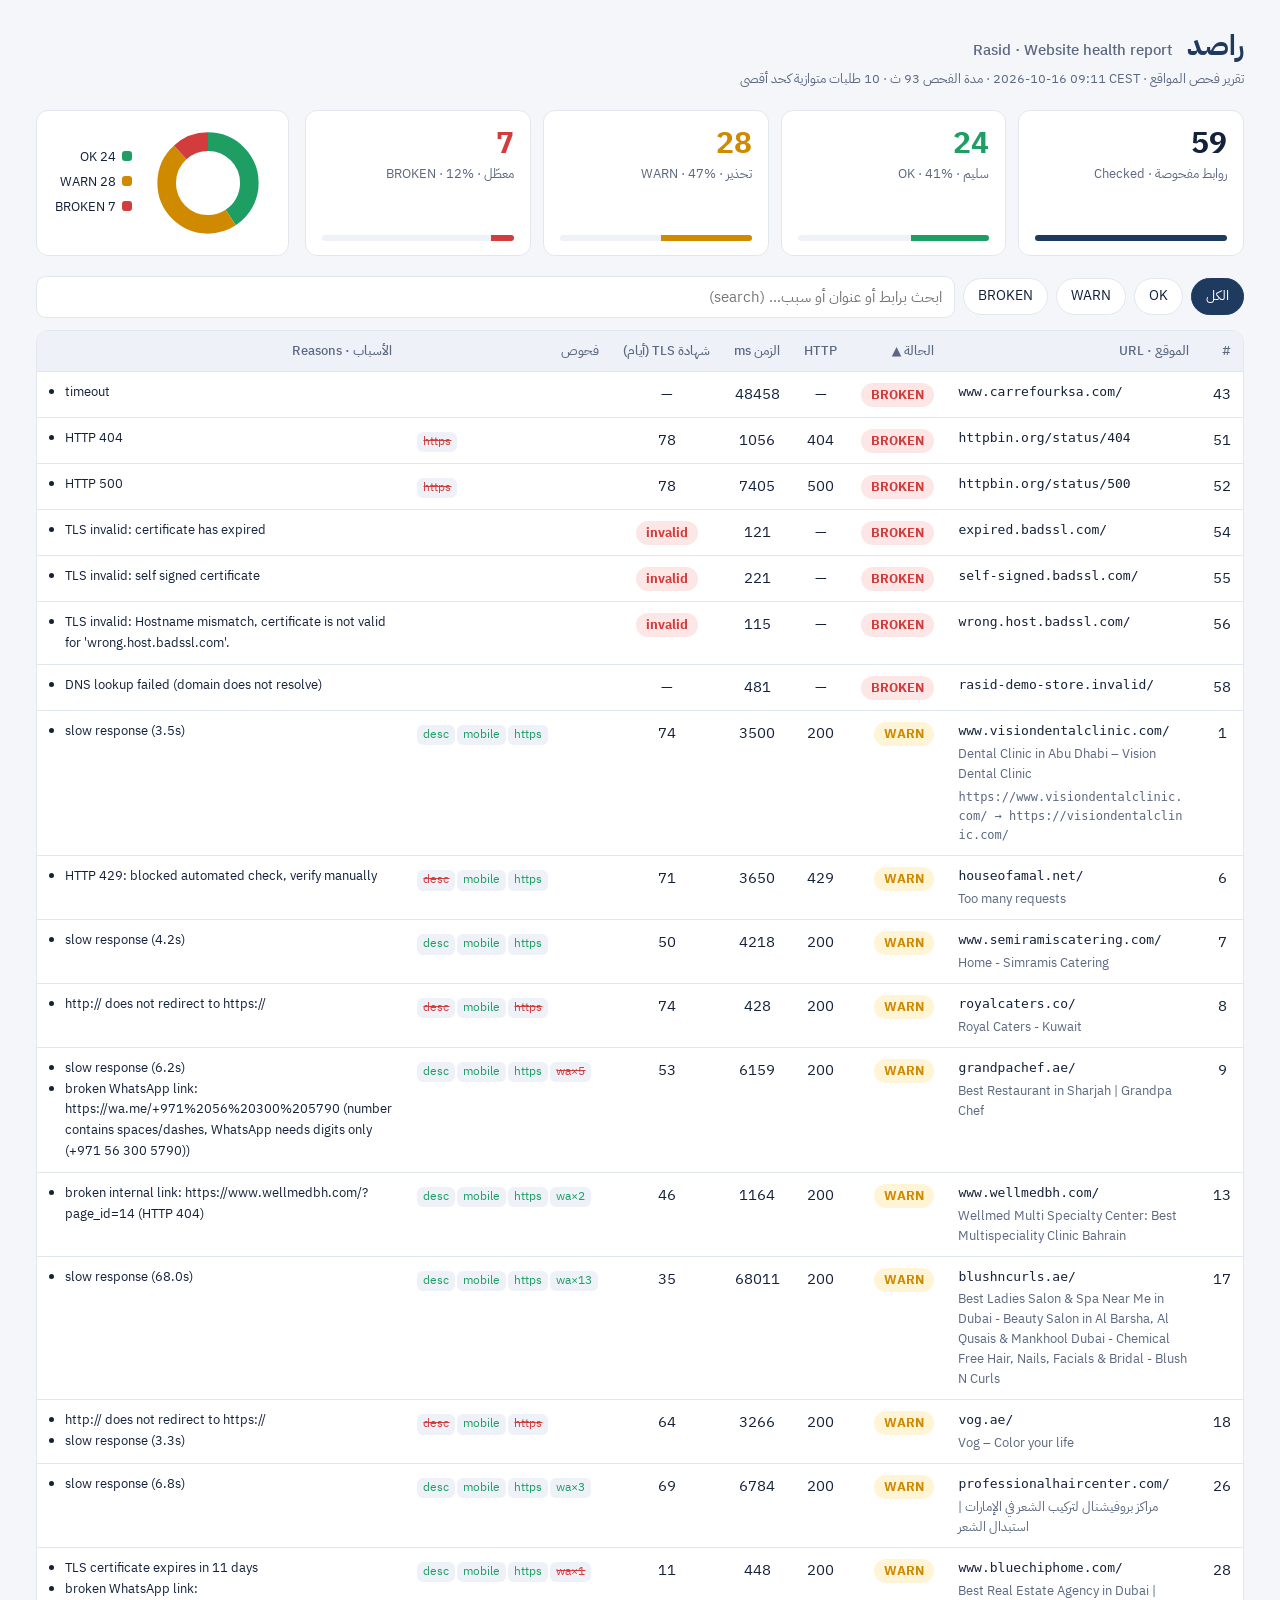
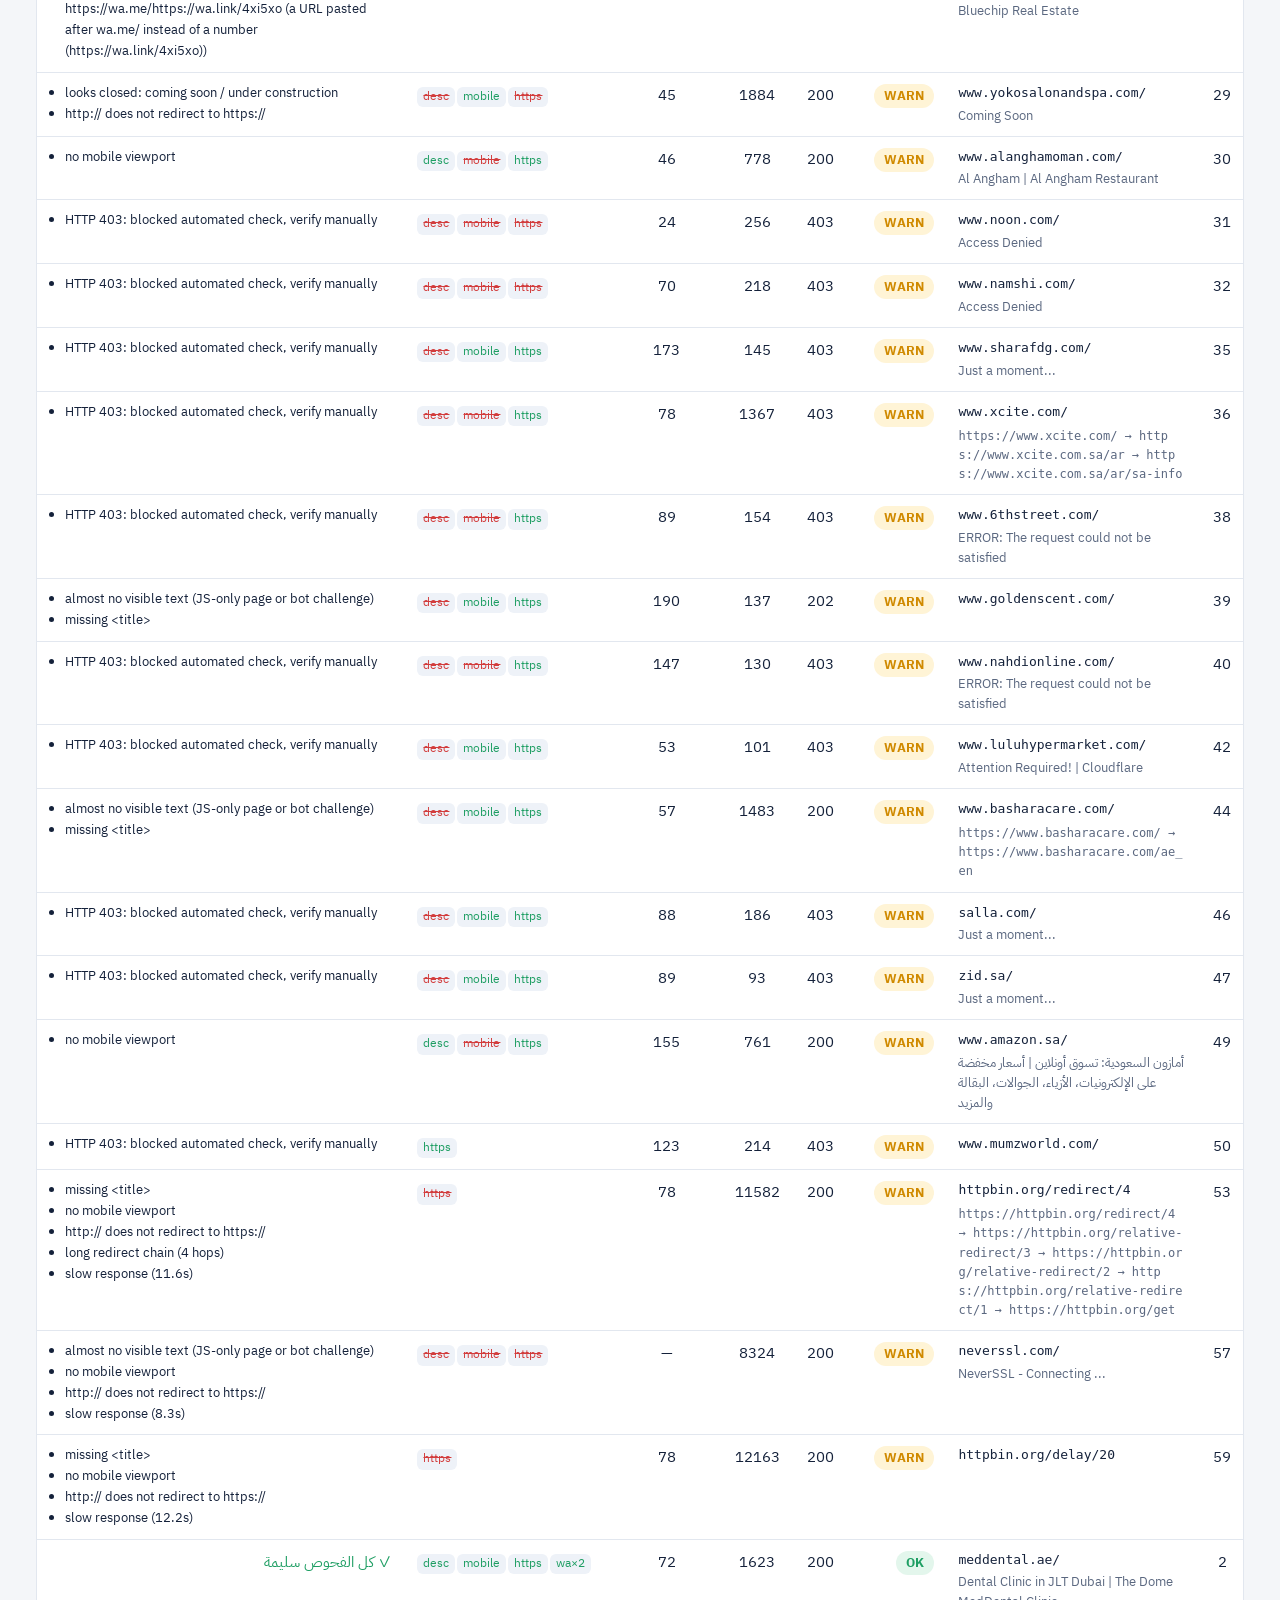
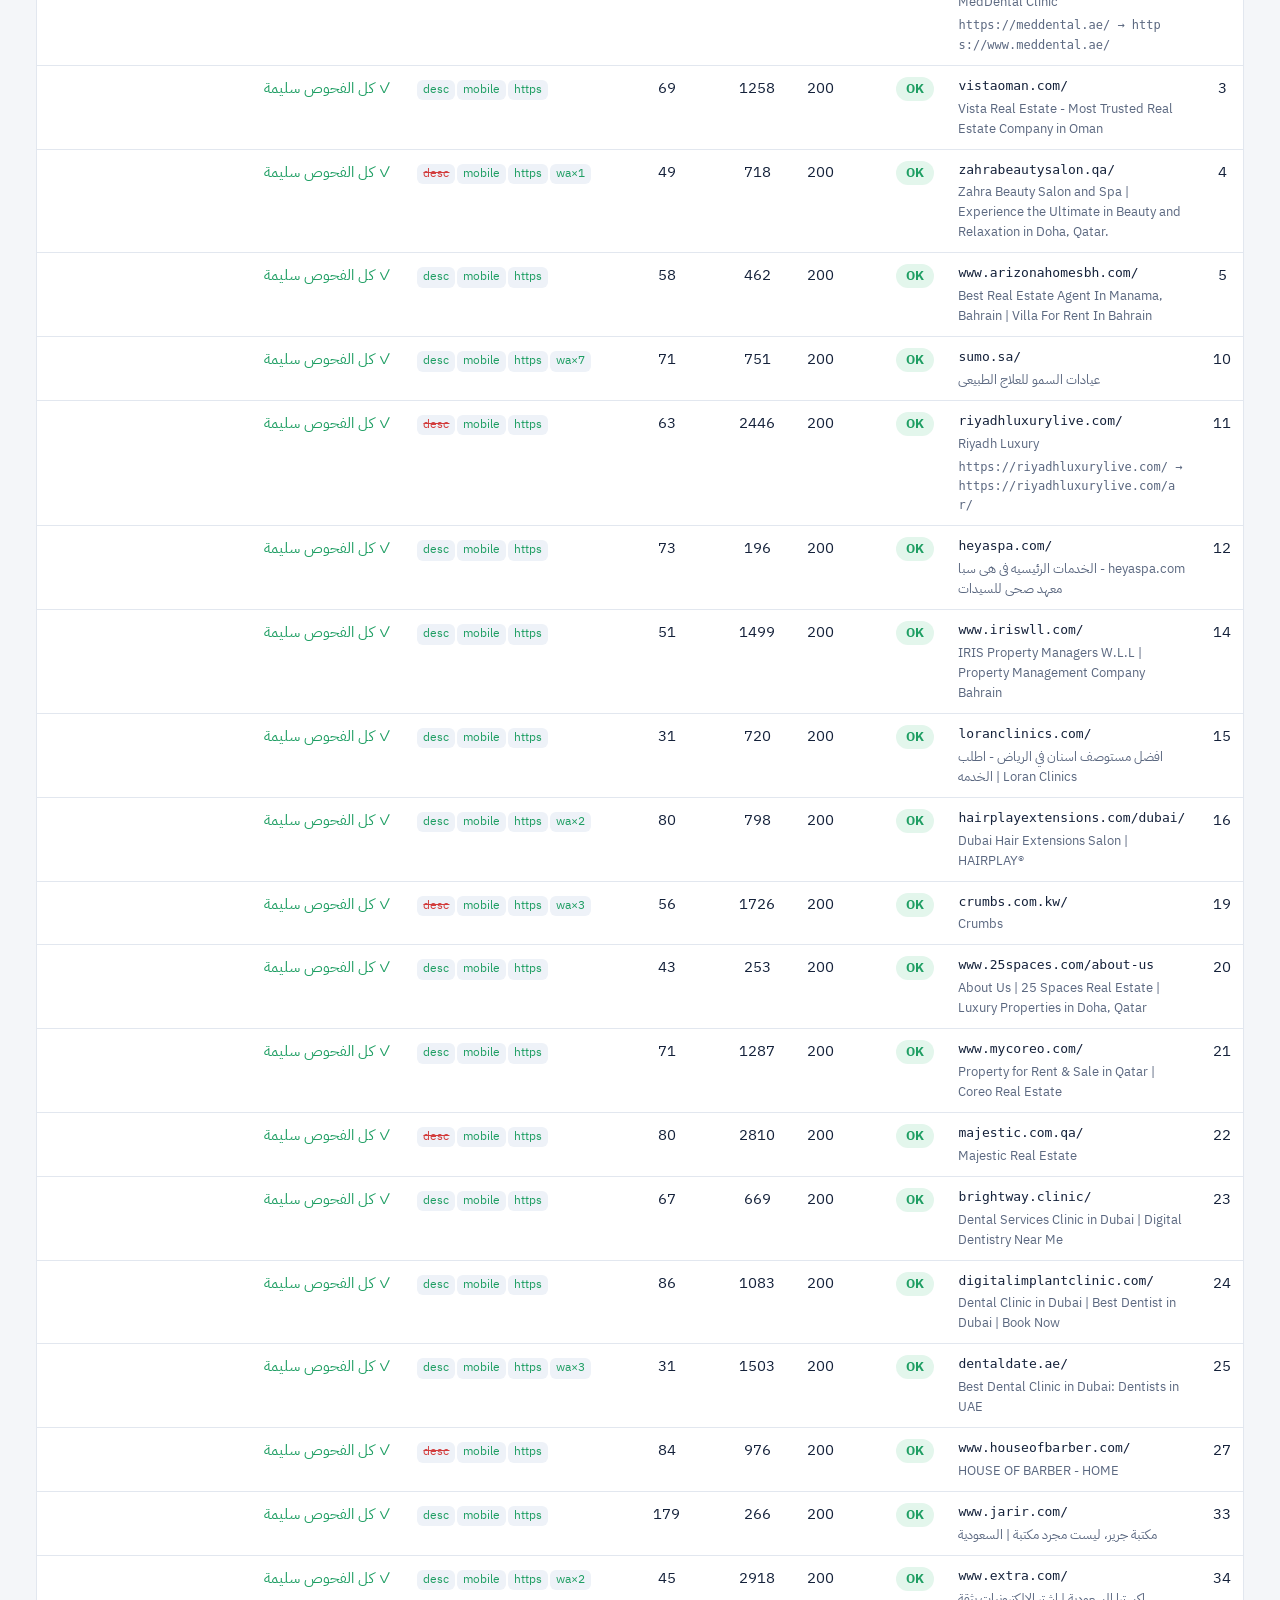
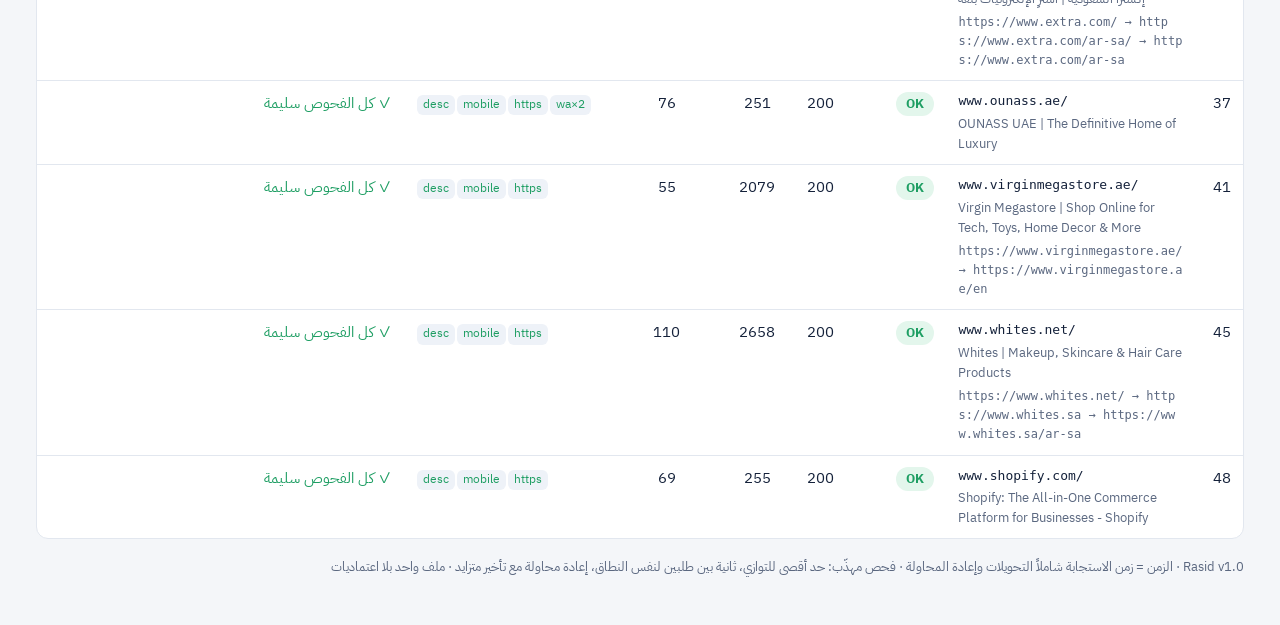
==== demos/rasid-checker/index.html @ eca7caaa "Add Rasid demo: index.html Co-Authored-By: Claude Opus 5.5 <noreply@anthropic.com>" ====
<!doctype html>
<html lang="ar" dir="rtl">
<head>
<meta charset="utf-8">
<meta name="viewport" content="width=device-width, initial-scale=1">
<title>راصد · تقرير فحص المواقع</title>
<link rel="preconnect" href="https://fonts.googleapis.com">
<link href="https://fonts.googleapis.com/css2?family=IBM+Plex+Sans+Arabic:wght@400;500;700&display=swap" rel="stylesheet">
<style>
:root{--sans:"IBM Plex Sans Arabic","Segoe UI",Tahoma,"DejaVu Sans",sans-serif;--bg:#f4f6f9;--panel:#fff;--ink:#14213a;--muted:#5b6880;--line:#e2e7ef;--brand:#1f3a5f;
--ok:#1e9e63;--ok-bg:#e3f6ec;--warn:#d08a00;--warn-bg:#fff4d6;--bad:#d23c3c;--bad-bg:#fde6e6;--chip:#eef2f8}
@media (prefers-color-scheme:dark){:root{--bg:#0f1520;--panel:#172131;--ink:#e6ecf5;--muted:#9aa8bf;--line:#26334a;
--brand:#8fb4e8;--ok:#3fcb8a;--ok-bg:#163428;--warn:#f0b43c;--warn-bg:#3a2e12;--bad:#ff6b6b;--bad-bg:#3d1a1d;--chip:#1f2b3f}}
*{box-sizing:border-box}
body{margin:0;background:var(--bg);color:var(--ink);font:15px/1.6 var(--sans)}
.wrap{max-width:1240px;margin:0 auto;padding:24px 16px 48px}
header{display:flex;flex-wrap:wrap;align-items:flex-end;justify-content:space-between;gap:12px;margin-bottom:20px}
h1{margin:0;font-size:28px;color:var(--brand)}h1 small{font-size:15px;color:var(--muted);font-weight:500;margin-inline-start:8px}
.meta{color:var(--muted);font-size:13px}
.top{display:grid;grid-template-columns:1fr auto;gap:16px;margin-bottom:20px}
.cards{display:grid;grid-template-columns:repeat(4,1fr);gap:12px}
.card{background:var(--panel);border:1px solid var(--line);border-radius:12px;padding:14px 16px;display:flex;flex-direction:column;justify-content:space-between;gap:10px}
.bar{height:6px;border-radius:3px;background:var(--chip);overflow:hidden}.bar i{display:block;height:100%;background:var(--brand)}
.ok .bar i{background:var(--ok)}.warn .bar i{background:var(--warn)}.bad .bar i{background:var(--bad)}
.card b{display:block;font-size:30px;line-height:1.2}.card span{color:var(--muted);font-size:13px}
.card.ok b{color:var(--ok)}.card.warn b{color:var(--warn)}.card.bad b{color:var(--bad)}
.pie{background:var(--panel);border:1px solid var(--line);border-radius:12px;padding:10px 18px;display:flex;align-items:center;gap:14px}
.legend{font-size:13px;display:grid;gap:4px}.legend i{display:inline-block;width:10px;height:10px;border-radius:3px;margin-inline-end:6px}
.controls{display:flex;flex-wrap:wrap;gap:8px;align-items:center;margin-bottom:12px}
.controls button{border:1px solid var(--line);background:var(--panel);color:var(--ink);border-radius:999px;padding:6px 14px;font:inherit;font-size:14px;cursor:pointer}
.controls button[aria-pressed=true]{background:var(--brand);color:var(--panel);border-color:var(--brand)}
.controls input{flex:1;min-width:200px;border:1px solid var(--line);background:var(--panel);color:var(--ink);border-radius:10px;padding:8px 12px;font:inherit}
.tablebox{background:var(--panel);border:1px solid var(--line);border-radius:12px;overflow:hidden}
table{width:100%;border-collapse:collapse}
th,td{padding:10px 12px;text-align:start;border-bottom:1px solid var(--line);vertical-align:top}
th{font-size:12.5px;color:var(--muted);font-weight:500;background:var(--chip);cursor:pointer;white-space:nowrap;user-select:none}
th[aria-sort=ascending]::after{content:" ▲"}th[aria-sort=descending]::after{content:" ▼"}
tr:last-child td{border-bottom:0}
.url{direction:ltr;text-align:left;font-family:ui-monospace,"DejaVu Sans Mono",monospace;font-size:13px;word-break:break-all;max-width:300px}
.url a{color:var(--ink);text-decoration:none}.url a:hover{text-decoration:underline}
.url .t{display:block;direction:auto;font-family:var(--sans);word-break:normal;color:var(--muted);font-size:12.5px;margin-top:2px}
.st{display:inline-block;border-radius:999px;padding:2px 10px;font-size:12.5px;font-weight:700}
.st.OK{background:var(--ok-bg);color:var(--ok)}.st.WARN{background:var(--warn-bg);color:var(--warn)}.st.BROKEN{background:var(--bad-bg);color:var(--bad)}
.num{direction:ltr;text-align:center;font-variant-numeric:tabular-nums;white-space:nowrap}
.flags{white-space:nowrap;direction:ltr}.flags span{display:inline-block;font-size:11.5px;border-radius:6px;padding:1px 6px;margin:1px;background:var(--chip);color:var(--muted)}
.flags span.y{color:var(--ok)}.flags span.n{color:var(--bad);text-decoration:line-through}
.reasons{direction:ltr;text-align:left;font-size:13px;margin:0;padding-left:16px;max-width:420px}
.reasons li{word-break:break-word}.chain{direction:ltr;text-align:left;font-size:12px;color:var(--muted);word-break:break-all;margin-top:4px}
.empty{padding:28px;text-align:center;color:var(--muted)}
footer{margin-top:18px;color:var(--muted);font-size:12.5px}
@media (max-width:820px){.top{grid-template-columns:1fr}.cards{grid-template-columns:repeat(2,1fr)}.pie{justify-content:center}
 thead{display:none}table,tbody,tr,td{display:block;width:100%}
 tr{border-bottom:1px solid var(--line);padding:10px 4px}td{border:0;padding:4px 10px;display:flex;gap:10px}
 td:first-child{display:none}.url,.num,.flags{flex-direction:row-reverse;justify-content:flex-start}
 td::before{text-align:right;content:attr(data-l);color:var(--muted);font-size:12px;min-width:76px;flex:none}
 .url,.reasons{max-width:none}.reasons{flex:1}.num{text-align:start}}
</style>
</head>
<body>
<div class="wrap">
<header>
 <div><h1>راصد <small>Rasid · Website health report</small></h1>
 <div class="meta">تقرير فحص المواقع · <bdi dir="ltr">2026-10-16 09:11 CEST</bdi> · مدة الفحص 93 ث · 10 طلبات متوازية كحد أقصى</div></div>
</header>
<section class="top">
 <div class="cards">
  <div class="card"><div><b>59</b><span>روابط مفحوصة · Checked</span></div><div class="bar"><i style="width:100%"></i></div></div>
  <div class="card ok"><div><b>24</b><span>سليم · OK · 41%</span></div><div class="bar"><i style="width:41%"></i></div></div>
  <div class="card warn"><div><b>28</b><span>تحذير · WARN · 47%</span></div><div class="bar"><i style="width:47%"></i></div></div>
  <div class="card bad"><div><b>7</b><span>معطّل · BROKEN · 12%</span></div><div class="bar"><i style="width:12%"></i></div></div>
 </div>
 <div class="pie"><svg viewBox="0 0 120 120" width="124" height="124" role="img" aria-label="Status split" style="transform:rotate(-90deg)"><circle r="40" cx="60" cy="60" fill="none" stroke="var(--ok)" stroke-width="18" stroke-dasharray="102.23 149.09" stroke-dashoffset="-0.00"><title>OK: 24</title></circle><circle r="40" cx="60" cy="60" fill="none" stroke="var(--warn)" stroke-width="18" stroke-dasharray="119.27 132.05" stroke-dashoffset="-102.23"><title>WARN: 28</title></circle><circle r="40" cx="60" cy="60" fill="none" stroke="var(--bad)" stroke-width="18" stroke-dasharray="29.82 221.51" stroke-dashoffset="-221.51"><title>BROKEN: 7</title></circle></svg>
  <div class="legend"><div><i style="background:var(--ok)"></i>OK 24</div><div><i style="background:var(--warn)"></i>WARN 28</div><div><i style="background:var(--bad)"></i>BROKEN 7</div></div>
 </div>
</section>
<div class="controls" role="toolbar">
 <button data-f="ALL" aria-pressed="true">الكل</button><button data-f="OK" aria-pressed="false">OK</button>
 <button data-f="WARN" aria-pressed="false">WARN</button><button data-f="BROKEN" aria-pressed="false">BROKEN</button>
 <input id="q" type="search" placeholder="ابحث برابط أو عنوان أو سبب… (search)" aria-label="بحث">
</div>
<div class="tablebox"><table>
 <thead><tr>
  <th data-k="i">#</th><th data-k="url">الموقع · URL</th><th data-k="status">الحالة</th><th data-k="http_status">HTTP</th>
  <th data-k="response_ms">الزمن ms</th><th data-k="tls_days">شهادة TLS (أيام)</th><th data-k="flags">فحوص</th><th data-k="nreasons">الأسباب · Reasons</th>
 </tr></thead>
 <tbody id="rows"></tbody>
</table><div class="empty" id="empty" hidden>لا نتائج مطابقة</div></div>
<footer>Rasid v1.0 · الزمن = زمن الاستجابة شاملاً التحويلات وإعادة المحاولة · فحص مهذّب: حد أقصى للتوازي، ثانية بين طلبين لنفس النطاق، إعادة محاولة مع تأخير متزايد · ملف واحد بلا اعتماديات</footer>
</div>
<script id="data" type="application/json">[{"url": "https://www.visiondentalclinic.com/", "checked_at": "2026-10-16T07:09:38+00:00", "response_ms": 3500, "http_status": 200, "final_url": "https://visiondentalclinic.com/", "redirect": {"hops": 1, "https_upgrade": false, "https_downgrade": false, "cross_domain": false, "text": "https://www.visiondentalclinic.com/ → https://visiondentalclinic.com/"}, "tls_valid": true, "tls_days": 74, "tls_expires": "Dec 29 12:26:17 2026 GMT", "https_redirect": true, "title": "Dental Clinic in Abu Dhabi – Vision Dental Clinic", "meta_description": true, "viewport": true, "parked": [], "whatsapp_links": 0, "whatsapp_broken": [], "internal_broken": [], "internal_checked": 5, "status": "WARN", "reasons": ["slow response (3.5s)"]}, {"url": "https://meddental.ae/", "checked_at": "2026-10-16T07:09:38+00:00", "response_ms": 1623, "http_status": 200, "final_url": "https://www.meddental.ae/", "redirect": {"hops": 1, "https_upgrade": false, "https_downgrade": false, "cross_domain": false, "text": "https://meddental.ae/ → https://www.meddental.ae/"}, "tls_valid": true, "tls_days": 72, "tls_expires": "Dec 27 14:15:28 2026 GMT", "https_redirect": true, "title": "Dental Clinic in JLT Dubai | The Dome MedDental Clinic", "meta_description": true, "viewport": true, "parked": [], "whatsapp_links": 2, "whatsapp_broken": [], "internal_broken": [], "internal_checked": 5, "status": "OK", "reasons": []}, {"url": "https://vistaoman.com/", "checked_at": "2026-10-16T07:09:38+00:00", "response_ms": 1258, "http_status": 200, "final_url": "https://vistaoman.com/", "redirect": {"hops": 0, "https_upgrade": false, "https_downgrade": false, "cross_domain": false, "text": ""}, "tls_valid": true, "tls_days": 69, "tls_expires": "Dec 24 17:05:22 2026 GMT", "https_redirect": true, "title": "Vista Real Estate - Most Trusted Real Estate Company in Oman", "meta_description": true, "viewport": true, "parked": [], "whatsapp_links": 0, "whatsapp_broken": [], "internal_broken": [], "internal_checked": 5, "status": "OK", "reasons": []}, {"url": "https://zahrabeautysalon.qa/", "checked_at": "2026-10-16T07:09:38+00:00", "response_ms": 718, "http_status": 200, "final_url": "https://zahrabeautysalon.qa/", "redirect": {"hops": 0, "https_upgrade": false, "https_downgrade": false, "cross_domain": false, "text": ""}, "tls_valid": true, "tls_days": 49, "tls_expires": "Dec  4 18:24:42 2026 GMT", "https_redirect": true, "title": "Zahra Beauty Salon and Spa | Experience the Ultimate in Beauty and Relaxation in Doha, Qatar.", "meta_description": false, "viewport": true, "parked": [], "whatsapp_links": 1, "whatsapp_broken": [], "internal_broken": [], "internal_checked": 5, "status": "OK", "reasons": []}, {"url": "https://www.arizonahomesbh.com/", "checked_at": "2026-10-16T07:09:38+00:00", "response_ms": 462, "http_status": 200, "final_url": "https://www.arizonahomesbh.com/", "redirect": {"hops": 0, "https_upgrade": false, "https_downgrade": false, "cross_domain": false, "text": ""}, "tls_valid": true, "tls_days": 58, "tls_expires": "Dec 14 02:03:03 2026 GMT", "https_redirect": true, "title": "Best Real Estate Agent In Manama, Bahrain | Villa For Rent In Bahrain", "meta_description": true, "viewport": true, "parked": [], "whatsapp_links": 0, "whatsapp_broken": [], "internal_broken": [], "internal_checked": 5, "status": "OK", "reasons": []}, {"url": "https://houseofamal.net/", "checked_at": "2026-10-16T07:09:38+00:00", "response_ms": 3650, "http_status": 429, "final_url": "https://houseofamal.net/", "redirect": {"hops": 0, "https_upgrade": false, "https_downgrade": false, "cross_domain": false, "text": ""}, "tls_valid": true, "tls_days": 71, "tls_expires": "Dec 27 01:27:01 2026 GMT", "https_redirect": true, "title": "Too many requests", "meta_description": false, "viewport": true, "status": "WARN", "reasons": ["HTTP 429: blocked automated check, verify manually"]}, {"url": "https://www.semiramiscatering.com/", "checked_at": "2026-10-16T07:09:38+00:00", "response_ms": 4218, "http_status": 200, "final_url": "https://www.semiramiscatering.com/", "redirect": {"hops": 0, "https_upgrade": false, "https_downgrade": false, "cross_domain": false, "text": ""}, "tls_valid": true, "tls_days": 50, "tls_expires": "Dec  5 19:30:42 2026 GMT", "https_redirect": true, "title": "Home - Simramis Catering", "meta_description": true, "viewport": true, "parked": [], "whatsapp_links": 0, "whatsapp_broken": [], "internal_broken": [], "internal_checked": 5, "status": "WARN", "reasons": ["slow response (4.2s)"]}, {"url": "https://royalcaters.co/", "checked_at": "2026-10-16T07:09:38+00:00", "response_ms": 428, "http_status": 200, "final_url": "https://royalcaters.co/", "redirect": {"hops": 0, "https_upgrade": false, "https_downgrade": false, "cross_domain": false, "text": ""}, "tls_valid": true, "tls_days": 74, "tls_expires": "Dec 29 08:27:25 2026 GMT", "https_redirect": false, "title": "Royal Caters - Kuwait", "meta_description": false, "viewport": true, "parked": [], "whatsapp_links": 0, "whatsapp_broken": [], "internal_broken": [], "internal_checked": 1, "status": "WARN", "reasons": ["http:// does not redirect to https://"]}, {"url": "https://grandpachef.ae/", "checked_at": "2026-10-16T07:09:38+00:00", "response_ms": 6159, "http_status": 200, "final_url": "https://grandpachef.ae/", "redirect": {"hops": 0, "https_upgrade": false, "https_downgrade": false, "cross_domain": false, "text": ""}, "tls_valid": true, "tls_days": 53, "tls_expires": "Dec  9 06:02:14 2026 GMT", "https_redirect": true, "title": "Best Restaurant in Sharjah | Grandpa Chef", "meta_description": true, "viewport": true, "parked": [], "whatsapp_links": 5, "whatsapp_broken": ["https://wa.me/+971%2056%20300%205790 (number contains spaces/dashes, WhatsApp needs digits only (+971 56 300 5790))"], "internal_broken": [], "internal_checked": 5, "status": "WARN", "reasons": ["slow response (6.2s)", "broken WhatsApp link: https://wa.me/+971%2056%20300%205790 (number contains spaces/dashes, WhatsApp needs digits only (+971 56 300 5790))"]}, {"url": "https://sumo.sa/", "checked_at": "2026-10-16T07:09:38+00:00", "response_ms": 751, "http_status": 200, "final_url": "https://sumo.sa/", "redirect": {"hops": 0, "https_upgrade": false, "https_downgrade": false, "cross_domain": false, "text": ""}, "tls_valid": true, "tls_days": 71, "tls_expires": "Dec 26 16:43:10 2026 GMT", "https_redirect": true, "title": "عيادات السمو للعلاج الطبيعى", "meta_description": true, "viewport": true, "parked": [], "whatsapp_links": 7, "whatsapp_broken": [], "internal_broken": [], "internal_checked": 5, "status": "OK", "reasons": []}, {"url": "https://riyadhluxurylive.com/", "checked_at": "2026-10-16T07:09:41+00:00", "response_ms": 2446, "http_status": 200, "final_url": "https://riyadhluxurylive.com/ar/", "redirect": {"hops": 1, "https_upgrade": false, "https_downgrade": false, "cross_domain": false, "text": "https://riyadhluxurylive.com/ → https://riyadhluxurylive.com/ar/"}, "tls_valid": true, "tls_days": 63, "tls_expires": "Dec 18 17:25:25 2026 GMT", "https_redirect": true, "title": "Riyadh Luxury", "meta_description": false, "viewport": true, "parked": [], "whatsapp_links": 0, "whatsapp_broken": [], "internal_broken": [], "internal_checked": 5, "status": "OK", "reasons": []}, {"url": "https://heyaspa.com/", "checked_at": "2026-10-16T07:09:46+00:00", "response_ms": 196, "http_status": 200, "final_url": "https://heyaspa.com/", "redirect": {"hops": 0, "https_upgrade": false, "https_downgrade": false, "cross_domain": false, "text": ""}, "tls_valid": true, "tls_days": 73, "tls_expires": "Dec 29 01:35:45 2026 GMT", "https_redirect": true, "title": "الخدمات الرئيسيه فى هى سبا - heyaspa.com معهد صحى للسيدات", "meta_description": true, "viewport": true, "parked": [], "whatsapp_links": 0, "whatsapp_broken": [], "internal_broken": [], "internal_checked": 5, "status": "OK", "reasons": []}, {"url": "https://www.wellmedbh.com/", "checked_at": "2026-10-16T07:09:46+00:00", "response_ms": 1164, "http_status": 200, "final_url": "https://www.wellmedbh.com/", "redirect": {"hops": 0, "https_upgrade": false, "https_downgrade": false, "cross_domain": false, "text": ""}, "tls_valid": true, "tls_days": 46, "tls_expires": "Dec  1 09:21:27 2026 GMT", "https_redirect": true, "title": "Wellmed Multi Specialty Center: Best Multispeciality Clinic Bahrain", "meta_description": true, "viewport": true, "parked": [], "whatsapp_links": 2, "whatsapp_broken": [], "internal_broken": ["https://www.wellmedbh.com/?page_id=14 (HTTP 404)"], "internal_checked": 5, "status": "WARN", "reasons": ["broken internal link: https://www.wellmedbh.com/?page_id=14 (HTTP 404)"]}, {"url": "https://www.iriswll.com/", "checked_at": "2026-10-16T07:09:46+00:00", "response_ms": 1499, "http_status": 200, "final_url": "https://www.iriswll.com/", "redirect": {"hops": 0, "https_upgrade": false, "https_downgrade": false, "cross_domain": false, "text": ""}, "tls_valid": true, "tls_days": 51, "tls_expires": "Dec  6 22:28:25 2026 GMT", "https_redirect": true, "title": "IRIS Property Managers W.L.L | Property Management Company Bahrain", "meta_description": true, "viewport": true, "parked": [], "whatsapp_links": 0, "whatsapp_broken": [], "internal_broken": [], "internal_checked": 5, "status": "OK", "reasons": []}, {"url": "https://loranclinics.com/", "checked_at": "2026-10-16T07:09:47+00:00", "response_ms": 720, "http_status": 200, "final_url": "https://loranclinics.com/", "redirect": {"hops": 0, "https_upgrade": false, "https_downgrade": false, "cross_domain": false, "text": ""}, "tls_valid": true, "tls_days": 31, "tls_expires": "Nov 16 12:07:45 2026 GMT", "https_redirect": true, "title": "افضل مستوصف اسنان في الرياض - اطلب الخدمه | Loran Clinics", "meta_description": true, "viewport": true, "parked": [], "whatsapp_links": 0, "whatsapp_broken": [], "internal_broken": [], "internal_checked": 4, "status": "OK", "reasons": []}, {"url": "https://hairplayextensions.com/dubai/", "checked_at": "2026-10-16T07:09:47+00:00", "response_ms": 798, "http_status": 200, "final_url": "https://hairplayextensions.com/dubai/", "redirect": {"hops": 0, "https_upgrade": false, "https_downgrade": false, "cross_domain": false, "text": ""}, "tls_valid": true, "tls_days": 80, "tls_expires": "Jan  5 03:26:31 2027 GMT", "https_redirect": true, "title": "Dubai Hair Extensions Salon | HAIRPLAY®", "meta_description": true, "viewport": true, "parked": [], "whatsapp_links": 2, "whatsapp_broken": [], "internal_broken": [], "internal_checked": 5, "status": "OK", "reasons": []}, {"url": "https://blushncurls.ae/", "checked_at": "2026-10-16T07:09:47+00:00", "response_ms": 68011, "http_status": 200, "final_url": "https://blushncurls.ae/", "redirect": {"hops": 0, "https_upgrade": false, "https_downgrade": false, "cross_domain": false, "text": ""}, "tls_valid": true, "tls_days": 35, "tls_expires": "Nov 20 12:54:05 2026 GMT", "https_redirect": true, "title": "Best Ladies Salon & Spa Near Me in Dubai - Beauty Salon in Al Barsha, Al Qusais & Mankhool Dubai - Chemical Free Hair, Nails, Facials & Bridal - Blush N Curls", "meta_description": true, "viewport": true, "parked": [], "whatsapp_links": 13, "whatsapp_broken": [], "internal_broken": [], "internal_checked": 5, "status": "WARN", "reasons": ["slow response (68.0s)"]}, {"url": "https://vog.ae/", "checked_at": "2026-10-16T07:09:51+00:00", "response_ms": 3266, "http_status": 200, "final_url": "https://vog.ae/", "redirect": {"hops": 0, "https_upgrade": false, "https_downgrade": false, "cross_domain": false, "text": ""}, "tls_valid": true, "tls_days": 64, "tls_expires": "Dec 19 18:48:08 2026 GMT", "https_redirect": false, "title": "Vog – Color your life", "meta_description": false, "viewport": true, "parked": [], "whatsapp_links": 0, "whatsapp_broken": [], "internal_broken": [], "internal_checked": 5, "status": "WARN", "reasons": ["http:// does not redirect to https://", "slow response (3.3s)"]}, {"url": "https://crumbs.com.kw/", "checked_at": "2026-10-16T07:09:53+00:00", "response_ms": 1726, "http_status": 200, "final_url": "https://crumbs.com.kw/", "redirect": {"hops": 0, "https_upgrade": false, "https_downgrade": false, "cross_domain": false, "text": ""}, "tls_valid": true, "tls_days": 56, "tls_expires": "Dec 11 20:03:57 2026 GMT", "https_redirect": true, "title": "Crumbs", "meta_description": false, "viewport": true, "parked": [], "whatsapp_links": 3, "whatsapp_broken": [], "internal_broken": [], "internal_checked": 3, "status": "OK", "reasons": []}, {"url": "https://www.25spaces.com/about-us", "checked_at": "2026-10-16T07:09:54+00:00", "response_ms": 253, "http_status": 200, "final_url": "https://www.25spaces.com/about-us", "redirect": {"hops": 0, "https_upgrade": false, "https_downgrade": false, "cross_domain": false, "text": ""}, "tls_valid": true, "tls_days": 43, "tls_expires": "Nov 29 06:33:38 2026 GMT", "https_redirect": true, "title": "About Us | 25 Spaces Real Estate | Luxury Properties in Doha, Qatar", "meta_description": true, "viewport": true, "parked": [], "whatsapp_links": 0, "whatsapp_broken": [], "internal_broken": [], "internal_checked": 5, "status": "OK", "reasons": []}, {"url": "https://www.mycoreo.com/", "checked_at": "2026-10-16T07:09:55+00:00", "response_ms": 1287, "http_status": 200, "final_url": "https://www.mycoreo.com/", "redirect": {"hops": 0, "https_upgrade": false, "https_downgrade": false, "cross_domain": false, "text": ""}, "tls_valid": true, "tls_days": 71, "tls_expires": "Dec 26 08:29:28 2026 GMT", "https_redirect": true, "title": "Property for Rent & Sale in Qatar | Coreo Real Estate", "meta_description": true, "viewport": true, "parked": [], "whatsapp_links": 0, "whatsapp_broken": [], "internal_broken": [], "internal_checked": 5, "status": "OK", "reasons": []}, {"url": "https://majestic.com.qa/", "checked_at": "2026-10-16T07:09:55+00:00", "response_ms": 2810, "http_status": 200, "final_url": "https://majestic.com.qa/", "redirect": {"hops": 0, "https_upgrade": false, "https_downgrade": false, "cross_domain": false, "text": ""}, "tls_valid": true, "tls_days": 80, "tls_expires": "Jan  5 06:38:04 2027 GMT", "https_redirect": true, "title": "Majestic Real Estate", "meta_description": false, "viewport": true, "parked": [], "whatsapp_links": 0, "whatsapp_broken": [], "internal_broken": [], "internal_checked": 5, "status": "OK", "reasons": []}, {"url": "https://brightway.clinic/", "checked_at": "2026-10-16T07:09:55+00:00", "response_ms": 669, "http_status": 200, "final_url": "https://brightway.clinic/", "redirect": {"hops": 0, "https_upgrade": false, "https_downgrade": false, "cross_domain": false, "text": ""}, "tls_valid": true, "tls_days": 67, "tls_expires": "Dec 23 00:34:36 2026 GMT", "https_redirect": true, "title": "Dental Services Clinic in Dubai | Digital Dentistry Near Me", "meta_description": true, "viewport": true, "parked": [], "whatsapp_links": 0, "whatsapp_broken": [], "internal_broken": [], "internal_checked": 5, "status": "OK", "reasons": []}, {"url": "https://digitalimplantclinic.com/", "checked_at": "2026-10-16T07:09:55+00:00", "response_ms": 1083, "http_status": 200, "final_url": "https://digitalimplantclinic.com/", "redirect": {"hops": 0, "https_upgrade": false, "https_downgrade": false, "cross_domain": false, "text": ""}, "tls_valid": true, "tls_days": 86, "tls_expires": "Jan 10 08:49:49 2027 GMT", "https_redirect": true, "title": "Dental Clinic in Dubai | Best Dentist in Dubai | Book Now", "meta_description": true, "viewport": true, "parked": [], "whatsapp_links": 0, "whatsapp_broken": [], "internal_broken": [], "internal_checked": 5, "status": "OK", "reasons": []}, {"url": "https://dentaldate.ae/", "checked_at": "2026-10-16T07:09:57+00:00", "response_ms": 1503, "http_status": 200, "final_url": "https://dentaldate.ae/", "redirect": {"hops": 0, "https_upgrade": false, "https_downgrade": false, "cross_domain": false, "text": ""}, "tls_valid": true, "tls_days": 31, "tls_expires": "Nov 17 01:07:18 2026 GMT", "https_redirect": true, "title": "Best Dental Clinic in Dubai: Dentists in UAE", "meta_description": true, "viewport": true, "parked": [], "whatsapp_links": 3, "whatsapp_broken": [], "internal_broken": [], "internal_checked": 5, "status": "OK", "reasons": []}, {"url": "https://professionalhaircenter.com/", "checked_at": "2026-10-16T07:10:01+00:00", "response_ms": 6784, "http_status": 200, "final_url": "https://professionalhaircenter.com/", "redirect": {"hops": 0, "https_upgrade": false, "https_downgrade": false, "cross_domain": false, "text": ""}, "tls_valid": true, "tls_days": 69, "tls_expires": "Dec 25 00:19:25 2026 GMT", "https_redirect": true, "title": "مراكز بروفيشنال لتركيب الشعر في الإمارات | استبدال الشعر", "meta_description": true, "viewport": true, "parked": [], "whatsapp_links": 3, "whatsapp_broken": [], "internal_broken": [], "internal_checked": 5, "status": "WARN", "reasons": ["slow response (6.8s)"]}, {"url": "https://www.houseofbarber.com/", "checked_at": "2026-10-16T07:10:02+00:00", "response_ms": 976, "http_status": 200, "final_url": "https://www.houseofbarber.com/", "redirect": {"hops": 0, "https_upgrade": false, "https_downgrade": false, "cross_domain": false, "text": ""}, "tls_valid": true, "tls_days": 84, "tls_expires": "Jan  8 19:37:26 2027 GMT", "https_redirect": true, "title": "HOUSE OF BARBER - HOME", "meta_description": false, "viewport": true, "parked": [], "whatsapp_links": 0, "whatsapp_broken": [], "internal_broken": [], "internal_checked": 5, "status": "OK", "reasons": []}, {"url": "https://www.bluechiphome.com/", "checked_at": "2026-10-16T07:10:02+00:00", "response_ms": 448, "http_status": 200, "final_url": "https://www.bluechiphome.com/", "redirect": {"hops": 0, "https_upgrade": false, "https_downgrade": false, "cross_domain": false, "text": ""}, "tls_valid": true, "tls_days": 11, "tls_expires": "Oct 27 22:31:54 2026 GMT", "https_redirect": true, "title": "Best Real Estate Agency in Dubai | Bluechip Real Estate", "meta_description": true, "viewport": true, "parked": [], "whatsapp_links": 1, "whatsapp_broken": ["https://wa.me/https://wa.link/4xi5xo (a URL pasted after wa.me/ instead of a number (https://wa.link/4xi5xo))"], "internal_broken": [], "internal_checked": 5, "status": "WARN", "reasons": ["TLS certificate expires in 11 days", "broken WhatsApp link: https://wa.me/https://wa.link/4xi5xo (a URL pasted after wa.me/ instead of a number (https://wa.link/4xi5xo))"]}, {"url": "https://www.yokosalonandspa.com/", "checked_at": "2026-10-16T07:10:02+00:00", "response_ms": 1884, "http_status": 200, "final_url": "https://www.yokosalonandspa.com/", "redirect": {"hops": 0, "https_upgrade": false, "https_downgrade": false, "cross_domain": false, "text": ""}, "tls_valid": true, "tls_days": 45, "tls_expires": "Nov 30 13:27:25 2026 GMT", "https_redirect": false, "title": "Coming Soon", "meta_description": false, "viewport": true, "parked": ["coming soon / under construction"], "whatsapp_links": 0, "whatsapp_broken": [], "internal_broken": [], "internal_checked": 0, "status": "WARN", "reasons": ["looks closed: coming soon / under construction", "http:// does not redirect to https://"]}, {"url": "https://www.alanghamoman.com/", "checked_at": "2026-10-16T07:10:03+00:00", "response_ms": 778, "http_status": 200, "final_url": "https://www.alanghamoman.com/", "redirect": {"hops": 0, "https_upgrade": false, "https_downgrade": false, "cross_domain": false, "text": ""}, "tls_valid": true, "tls_days": 46, "tls_expires": "Dec  1 22:00:14 2026 GMT", "https_redirect": true, "title": "Al Angham | Al Angham Restaurant", "meta_description": true, "viewport": false, "parked": [], "whatsapp_links": 0, "whatsapp_broken": [], "internal_broken": [], "internal_checked": 5, "status": "WARN", "reasons": ["no mobile viewport"]}, {"url": "https://www.noon.com/", "checked_at": "2026-10-16T07:10:04+00:00", "response_ms": 256, "http_status": 403, "final_url": "https://www.noon.com/", "redirect": {"hops": 0, "https_upgrade": false, "https_downgrade": false, "cross_domain": false, "text": ""}, "tls_valid": true, "tls_days": 24, "tls_expires": "Nov  9 23:59:59 2026 GMT", "https_redirect": false, "title": "Access Denied", "meta_description": false, "viewport": false, "status": "WARN", "reasons": ["HTTP 403: blocked automated check, verify manually"]}, {"url": "https://www.namshi.com/", "checked_at": "2026-10-16T07:10:04+00:00", "response_ms": 218, "http_status": 403, "final_url": "https://www.namshi.com/", "redirect": {"hops": 0, "https_upgrade": false, "https_downgrade": false, "cross_domain": false, "text": ""}, "tls_valid": true, "tls_days": 70, "tls_expires": "Dec 25 23:59:59 2026 GMT", "https_redirect": false, "title": "Access Denied", "meta_description": false, "viewport": false, "status": "WARN", "reasons": ["HTTP 403: blocked automated check, verify manually"]}, {"url": "https://www.jarir.com/", "checked_at": "2026-10-16T07:10:05+00:00", "response_ms": 266, "http_status": 200, "final_url": "https://www.jarir.com/", "redirect": {"hops": 0, "https_upgrade": false, "https_downgrade": false, "cross_domain": false, "text": ""}, "tls_valid": true, "tls_days": 179, "tls_expires": "Apr 13 23:59:59 2027 GMT", "https_redirect": true, "title": "مكتبة جرير، ليست مجرد مكتبة | السعودية", "meta_description": true, "viewport": true, "parked": [], "whatsapp_links": 0, "whatsapp_broken": [], "internal_broken": [], "internal_checked": 5, "status": "OK", "reasons": []}, {"url": "https://www.extra.com/", "checked_at": "2026-10-16T07:10:05+00:00", "response_ms": 2918, "http_status": 200, "final_url": "https://www.extra.com/ar-sa", "redirect": {"hops": 2, "https_upgrade": false, "https_downgrade": false, "cross_domain": false, "text": "https://www.extra.com/ → https://www.extra.com/ar-sa/ → https://www.extra.com/ar-sa"}, "tls_valid": true, "tls_days": 45, "tls_expires": "Dec  1 05:28:08 2026 GMT", "https_redirect": true, "title": "إكسترا السعودية | اشترِ الإلكترونيات بثقة", "meta_description": true, "viewport": true, "parked": [], "whatsapp_links": 2, "whatsapp_broken": [], "internal_broken": [], "internal_checked": 5, "status": "OK", "reasons": []}, {"url": "https://www.sharafdg.com/", "checked_at": "2026-10-16T07:10:05+00:00", "response_ms": 145, "http_status": 403, "final_url": "https://www.sharafdg.com/", "redirect": {"hops": 0, "https_upgrade": false, "https_downgrade": false, "cross_domain": false, "text": ""}, "tls_valid": true, "tls_days": 173, "tls_expires": "Apr  7 15:28:07 2027 GMT", "https_redirect": true, "title": "Just a moment...", "meta_description": false, "viewport": true, "status": "WARN", "reasons": ["HTTP 403: blocked automated check, verify manually"]}, {"url": "https://www.xcite.com/", "checked_at": "2026-10-16T07:10:06+00:00", "response_ms": 1367, "http_status": 403, "final_url": "https://www.xcite.com.sa/ar/sa-info", "redirect": {"hops": 2, "https_upgrade": false, "https_downgrade": false, "cross_domain": true, "text": "https://www.xcite.com/ → https://www.xcite.com.sa/ar → https://www.xcite.com.sa/ar/sa-info"}, "tls_valid": true, "tls_days": 78, "tls_expires": "Jan  2 13:56:04 2027 GMT", "https_redirect": true, "title": "", "meta_description": false, "viewport": false, "status": "WARN", "reasons": ["HTTP 403: blocked automated check, verify manually"]}, {"url": "https://www.ounass.ae/", "checked_at": "2026-10-16T07:10:08+00:00", "response_ms": 251, "http_status": 200, "final_url": "https://www.ounass.ae/", "redirect": {"hops": 0, "https_upgrade": false, "https_downgrade": false, "cross_domain": false, "text": ""}, "tls_valid": true, "tls_days": 76, "tls_expires": "Dec 31 11:43:57 2026 GMT", "https_redirect": true, "title": "OUNASS UAE | The Definitive Home of Luxury", "meta_description": true, "viewport": true, "parked": [], "whatsapp_links": 2, "whatsapp_broken": [], "internal_broken": [], "internal_checked": 5, "status": "OK", "reasons": []}, {"url": "https://www.6thstreet.com/", "checked_at": "2026-10-16T07:10:10+00:00", "response_ms": 154, "http_status": 403, "final_url": "https://www.6thstreet.com/", "redirect": {"hops": 0, "https_upgrade": false, "https_downgrade": false, "cross_domain": false, "text": ""}, "tls_valid": true, "tls_days": 89, "tls_expires": "Jan 13 23:59:59 2027 GMT", "https_redirect": true, "title": "ERROR: The request could not be satisfied", "meta_description": false, "viewport": false, "status": "WARN", "reasons": ["HTTP 403: blocked automated check, verify manually"]}, {"url": "https://www.goldenscent.com/", "checked_at": "2026-10-16T07:10:10+00:00", "response_ms": 137, "http_status": 202, "final_url": "https://www.goldenscent.com/", "redirect": {"hops": 0, "https_upgrade": false, "https_downgrade": false, "cross_domain": false, "text": ""}, "tls_valid": true, "tls_days": 190, "tls_expires": "Apr 24 23:59:59 2027 GMT", "https_redirect": true, "title": "", "meta_description": false, "viewport": true, "parked": ["almost no visible text (JS-only page or bot challenge)"], "whatsapp_links": 0, "whatsapp_broken": [], "internal_broken": [], "internal_checked": 0, "status": "WARN", "reasons": ["almost no visible text (JS-only page or bot challenge)", "missing <title>"]}, {"url": "https://www.nahdionline.com/", "checked_at": "2026-10-16T07:10:10+00:00", "response_ms": 130, "http_status": 403, "final_url": "https://www.nahdionline.com/", "redirect": {"hops": 0, "https_upgrade": false, "https_downgrade": false, "cross_domain": false, "text": ""}, "tls_valid": true, "tls_days": 147, "tls_expires": "Mar 12 23:59:59 2027 GMT", "https_redirect": true, "title": "ERROR: The request could not be satisfied", "meta_description": false, "viewport": false, "status": "WARN", "reasons": ["HTTP 403: blocked automated check, verify manually"]}, {"url": "https://www.virginmegastore.ae/", "checked_at": "2026-10-16T07:10:10+00:00", "response_ms": 2079, "http_status": 200, "final_url": "https://www.virginmegastore.ae/en", "redirect": {"hops": 1, "https_upgrade": false, "https_downgrade": false, "cross_domain": false, "text": "https://www.virginmegastore.ae/ → https://www.virginmegastore.ae/en"}, "tls_valid": true, "tls_days": 55, "tls_expires": "Dec 10 09:57:44 2026 GMT", "https_redirect": true, "title": "Virgin Megastore | Shop Online for Tech, Toys, Home Decor & More", "meta_description": true, "viewport": true, "parked": [], "whatsapp_links": 0, "whatsapp_broken": [], "internal_broken": [], "internal_checked": 5, "status": "OK", "reasons": []}, {"url": "https://www.luluhypermarket.com/", "checked_at": "2026-10-16T07:10:11+00:00", "response_ms": 101, "http_status": 403, "final_url": "https://www.luluhypermarket.com/", "redirect": {"hops": 0, "https_upgrade": false, "https_downgrade": false, "cross_domain": false, "text": ""}, "tls_valid": true, "tls_days": 53, "tls_expires": "Dec  8 23:59:59 2026 GMT", "https_redirect": true, "title": "Attention Required! | Cloudflare", "meta_description": false, "viewport": true, "status": "WARN", "reasons": ["HTTP 403: blocked automated check, verify manually"]}, {"url": "https://www.carrefourksa.com/", "checked_at": "2026-10-16T07:10:12+00:00", "response_ms": 48458, "error": "timeout", "status": "BROKEN", "reasons": ["timeout"]}, {"url": "https://www.basharacare.com/", "checked_at": "2026-10-16T07:10:12+00:00", "response_ms": 1483, "http_status": 200, "final_url": "https://www.basharacare.com/ae_en", "redirect": {"hops": 1, "https_upgrade": false, "https_downgrade": false, "cross_domain": false, "text": "https://www.basharacare.com/ → https://www.basharacare.com/ae_en"}, "tls_valid": true, "tls_days": 57, "tls_expires": "Dec 12 08:44:55 2026 GMT", "https_redirect": true, "title": "", "meta_description": false, "viewport": true, "parked": ["almost no visible text (JS-only page or bot challenge)"], "whatsapp_links": 0, "whatsapp_broken": [], "internal_broken": [], "internal_checked": 0, "status": "WARN", "reasons": ["almost no visible text (JS-only page or bot challenge)", "missing <title>"]}, {"url": "https://www.whites.net/", "checked_at": "2026-10-16T07:10:12+00:00", "response_ms": 2658, "http_status": 200, "final_url": "https://www.whites.sa/ar-sa", "redirect": {"hops": 2, "https_upgrade": false, "https_downgrade": false, "cross_domain": true, "text": "https://www.whites.net/ → https://www.whites.sa → https://www.whites.sa/ar-sa"}, "tls_valid": true, "tls_days": 110, "tls_expires": "Feb  3 23:59:59 2027 GMT", "https_redirect": true, "title": "Whites | Makeup, Skincare & Hair Care Products", "meta_description": true, "viewport": true, "parked": [], "whatsapp_links": 0, "whatsapp_broken": [], "internal_broken": [], "internal_checked": 5, "status": "OK", "reasons": []}, {"url": "https://salla.com/", "checked_at": "2026-10-16T07:10:12+00:00", "response_ms": 186, "http_status": 403, "final_url": "https://salla.com/", "redirect": {"hops": 0, "https_upgrade": false, "https_downgrade": false, "cross_domain": false, "text": ""}, "tls_valid": true, "tls_days": 88, "tls_expires": "Jan 12 13:27:53 2027 GMT", "https_redirect": true, "title": "Just a moment...", "meta_description": false, "viewport": true, "status": "WARN", "reasons": ["HTTP 403: blocked automated check, verify manually"]}, {"url": "https://zid.sa/", "checked_at": "2026-10-16T07:10:13+00:00", "response_ms": 93, "http_status": 403, "final_url": "https://zid.sa/", "redirect": {"hops": 0, "https_upgrade": false, "https_downgrade": false, "cross_domain": false, "text": ""}, "tls_valid": true, "tls_days": 89, "tls_expires": "Jan 13 12:13:06 2027 GMT", "https_redirect": true, "title": "Just a moment...", "meta_description": false, "viewport": true, "status": "WARN", "reasons": ["HTTP 403: blocked automated check, verify manually"]}, {"url": "https://www.shopify.com/", "checked_at": "2026-10-16T07:10:15+00:00", "response_ms": 255, "http_status": 200, "final_url": "https://www.shopify.com/", "redirect": {"hops": 0, "https_upgrade": false, "https_downgrade": false, "cross_domain": false, "text": ""}, "tls_valid": true, "tls_days": 69, "tls_expires": "Dec 24 19:46:16 2026 GMT", "https_redirect": true, "title": "Shopify: The All-in-One Commerce Platform for Businesses - Shopify", "meta_description": true, "viewport": true, "parked": [], "whatsapp_links": 0, "whatsapp_broken": [], "internal_broken": [], "internal_checked": 5, "status": "OK", "reasons": []}, {"url": "https://www.amazon.sa/", "checked_at": "2026-10-16T07:10:15+00:00", "response_ms": 761, "http_status": 200, "final_url": "https://www.amazon.sa/", "redirect": {"hops": 0, "https_upgrade": false, "https_downgrade": false, "cross_domain": false, "text": ""}, "tls_valid": true, "tls_days": 155, "tls_expires": "Mar 20 23:59:59 2027 GMT", "https_redirect": true, "title": "أمازون السعودية: تسوق أونلاين | أسعار مخفضة على الإلكترونيات، الأزياء، الجوالات، البقالة والمزيد", "meta_description": true, "viewport": false, "parked": [], "whatsapp_links": 0, "whatsapp_broken": [], "internal_broken": [], "internal_checked": 5, "status": "WARN", "reasons": ["no mobile viewport"]}, {"url": "https://www.mumzworld.com/", "checked_at": "2026-10-16T07:10:16+00:00", "response_ms": 214, "http_status": 403, "final_url": "https://www.mumzworld.com/", "redirect": {"hops": 0, "https_upgrade": false, "https_downgrade": false, "cross_domain": false, "text": ""}, "tls_valid": true, "tls_days": 123, "tls_expires": "Feb 16 23:59:59 2027 GMT", "https_redirect": true, "status": "WARN", "reasons": ["HTTP 403: blocked automated check, verify manually"]}, {"url": "https://httpbin.org/status/404", "checked_at": "2026-10-16T07:10:17+00:00", "response_ms": 1056, "http_status": 404, "final_url": "https://httpbin.org/status/404", "redirect": {"hops": 0, "https_upgrade": false, "https_downgrade": false, "cross_domain": false, "text": ""}, "tls_valid": true, "tls_days": 78, "tls_expires": "Jan  2 23:59:59 2027 GMT", "https_redirect": false, "status": "BROKEN", "reasons": ["HTTP 404"]}, {"url": "https://httpbin.org/status/500", "checked_at": "2026-10-16T07:10:19+00:00", "response_ms": 7405, "http_status": 500, "final_url": "https://httpbin.org/status/500", "redirect": {"hops": 0, "https_upgrade": false, "https_downgrade": false, "cross_domain": false, "text": ""}, "tls_valid": true, "tls_days": 78, "tls_expires": "Jan  2 23:59:59 2027 GMT", "https_redirect": false, "status": "BROKEN", "reasons": ["HTTP 500"]}, {"url": "https://httpbin.org/redirect/4", "checked_at": "2026-10-16T07:10:20+00:00", "response_ms": 11582, "http_status": 200, "final_url": "https://httpbin.org/get", "redirect": {"hops": 4, "https_upgrade": false, "https_downgrade": false, "cross_domain": false, "text": "https://httpbin.org/redirect/4 → https://httpbin.org/relative-redirect/3 → https://httpbin.org/relative-redirect/2 → https://httpbin.org/relative-redirect/1 → https://httpbin.org/get"}, "tls_valid": true, "tls_days": 78, "tls_expires": "Jan  2 23:59:59 2027 GMT", "https_redirect": false, "status": "WARN", "reasons": ["missing <title>", "no mobile viewport", "http:// does not redirect to https://", "long redirect chain (4 hops)", "slow response (11.6s)"]}, {"url": "https://expired.badssl.com/", "checked_at": "2026-10-16T07:10:20+00:00", "response_ms": 121, "error": null, "tls_valid": false, "tls_error": "certificate has expired", "status": "BROKEN", "reasons": ["TLS invalid: certificate has expired"]}, {"url": "https://self-signed.badssl.com/", "checked_at": "2026-10-16T07:10:20+00:00", "response_ms": 221, "error": null, "tls_valid": false, "tls_error": "self signed certificate", "status": "BROKEN", "reasons": ["TLS invalid: self signed certificate"]}, {"url": "https://wrong.host.badssl.com/", "checked_at": "2026-10-16T07:10:20+00:00", "response_ms": 115, "error": null, "tls_valid": false, "tls_error": "Hostname mismatch, certificate is not valid for 'wrong.host.badssl.com'.", "status": "BROKEN", "reasons": ["TLS invalid: Hostname mismatch, certificate is not valid for 'wrong.host.badssl.com'."]}, {"url": "http://neverssl.com/", "checked_at": "2026-10-16T07:10:21+00:00", "response_ms": 8324, "http_status": 200, "final_url": "http://neverssl.com/", "redirect": {"hops": 0, "https_upgrade": false, "https_downgrade": false, "cross_domain": false, "text": ""}, "https_redirect": false, "title": "NeverSSL - Connecting ...", "meta_description": false, "viewport": false, "parked": ["almost no visible text (JS-only page or bot challenge)"], "whatsapp_links": 0, "whatsapp_broken": [], "internal_broken": [], "internal_checked": 0, "status": "WARN", "reasons": ["almost no visible text (JS-only page or bot challenge)", "no mobile viewport", "http:// does not redirect to https://", "slow response (8.3s)"]}, {"url": "https://rasid-demo-store.invalid/", "checked_at": "2026-10-16T07:10:21+00:00", "response_ms": 481, "error": "DNS lookup failed (domain does not resolve)", "status": "BROKEN", "reasons": ["DNS lookup failed (domain does not resolve)"]}, {"url": "https://httpbin.org/delay/20", "checked_at": "2026-10-16T07:10:21+00:00", "response_ms": 12163, "http_status": 200, "final_url": "https://httpbin.org/delay/20", "redirect": {"hops": 0, "https_upgrade": false, "https_downgrade": false, "cross_domain": false, "text": ""}, "tls_valid": true, "tls_days": 78, "tls_expires": "Jan  2 23:59:59 2027 GMT", "https_redirect": false, "status": "WARN", "reasons": ["missing <title>", "no mobile viewport", "http:// does not redirect to https://", "slow response (12.2s)"]}]</script>
<script>
const D=JSON.parse(document.getElementById('data').textContent).map((r,i)=>({...r,i:i+1,nreasons:r.reasons.length,flags:[r.meta_description,r.viewport,r.https_redirect].filter(Boolean).length}));
const rank={BROKEN:0,WARN:1,OK:2};let filt='ALL',key='status',dir=1;
const esc=s=>String(s??'').replace(/[&<>"]/g,c=>({'&':'&amp;','<':'&lt;','>':'&gt;','"':'&quot;'}[c]));
const flag=(v,l)=>v==null?'':`<span class="${v?'y':'n'}">${l}</span>`;
function row(r){const c=r.redirect&&r.redirect.text;const tls=r.tls_valid===false?'<span class="st BROKEN">invalid</span>':(r.tls_days??'—');
return `<tr><td class="num" data-l="#">${r.i}</td><td class="url" data-l="URL"><div><a href="${esc(r.url)}" target="_blank" rel="noopener">${esc(r.url.replace(/^https?:\/\//,''))}</a>${r.title?`<span class="t">${esc(r.title)}</span>`:''}${c?`<div class="chain">${esc(c)}</div>`:''}</div></td>
<td data-l="الحالة"><span class="st ${r.status}">${r.status}</span></td><td class="num" data-l="HTTP">${r.http_status??'—'}</td>
<td class="num" data-l="الزمن">${r.response_ms??'—'}</td><td class="num" data-l="TLS">${tls}</td>
<td class="flags" data-l="فحوص">${flag(r.meta_description,'desc')}${flag(r.viewport,'mobile')}${flag(r.https_redirect,'https')}${r.whatsapp_links?`<span class="${r.whatsapp_broken&&r.whatsapp_broken.length?'n':'y'}">wa×${r.whatsapp_links}</span>`:''}</td>
<td data-l="الأسباب">${r.reasons.length?`<ul class="reasons">${r.reasons.map(x=>`<li>${esc(x)}</li>`).join('')}</ul>`:'<span style="color:var(--ok)">✓ كل الفحوص سليمة</span>'}</td></tr>`}
function render(){const q=document.getElementById('q').value.trim().toLowerCase();
const v=D.filter(r=>(filt==='ALL'||r.status===filt)&&(!q||[r.url,r.title,r.final_url,...r.reasons].join(' ').toLowerCase().includes(q)));
const val=r=>key==='status'?rank[r.status]:(r[key]??(typeof D[0][key]==='string'?'':-1));
v.sort((a,b)=>{const x=val(a),y=val(b);return (x>y?1:x<y?-1:a.i-b.i)*dir});
document.getElementById('rows').innerHTML=v.map(row).join('');document.getElementById('empty').hidden=v.length>0;
document.querySelectorAll('th').forEach(t=>t.setAttribute('aria-sort',t.dataset.k===key?(dir>0?'ascending':'descending'):'none'))}
document.querySelectorAll('.controls button').forEach(b=>b.onclick=()=>{filt=b.dataset.f;document.querySelectorAll('.controls button').forEach(x=>x.setAttribute('aria-pressed',x===b));render()});
document.querySelectorAll('th').forEach(t=>t.onclick=()=>{dir=key===t.dataset.k?-dir:1;key=t.dataset.k;render()});
document.getElementById('q').oninput=render;render();
</script>
</body>
</html>
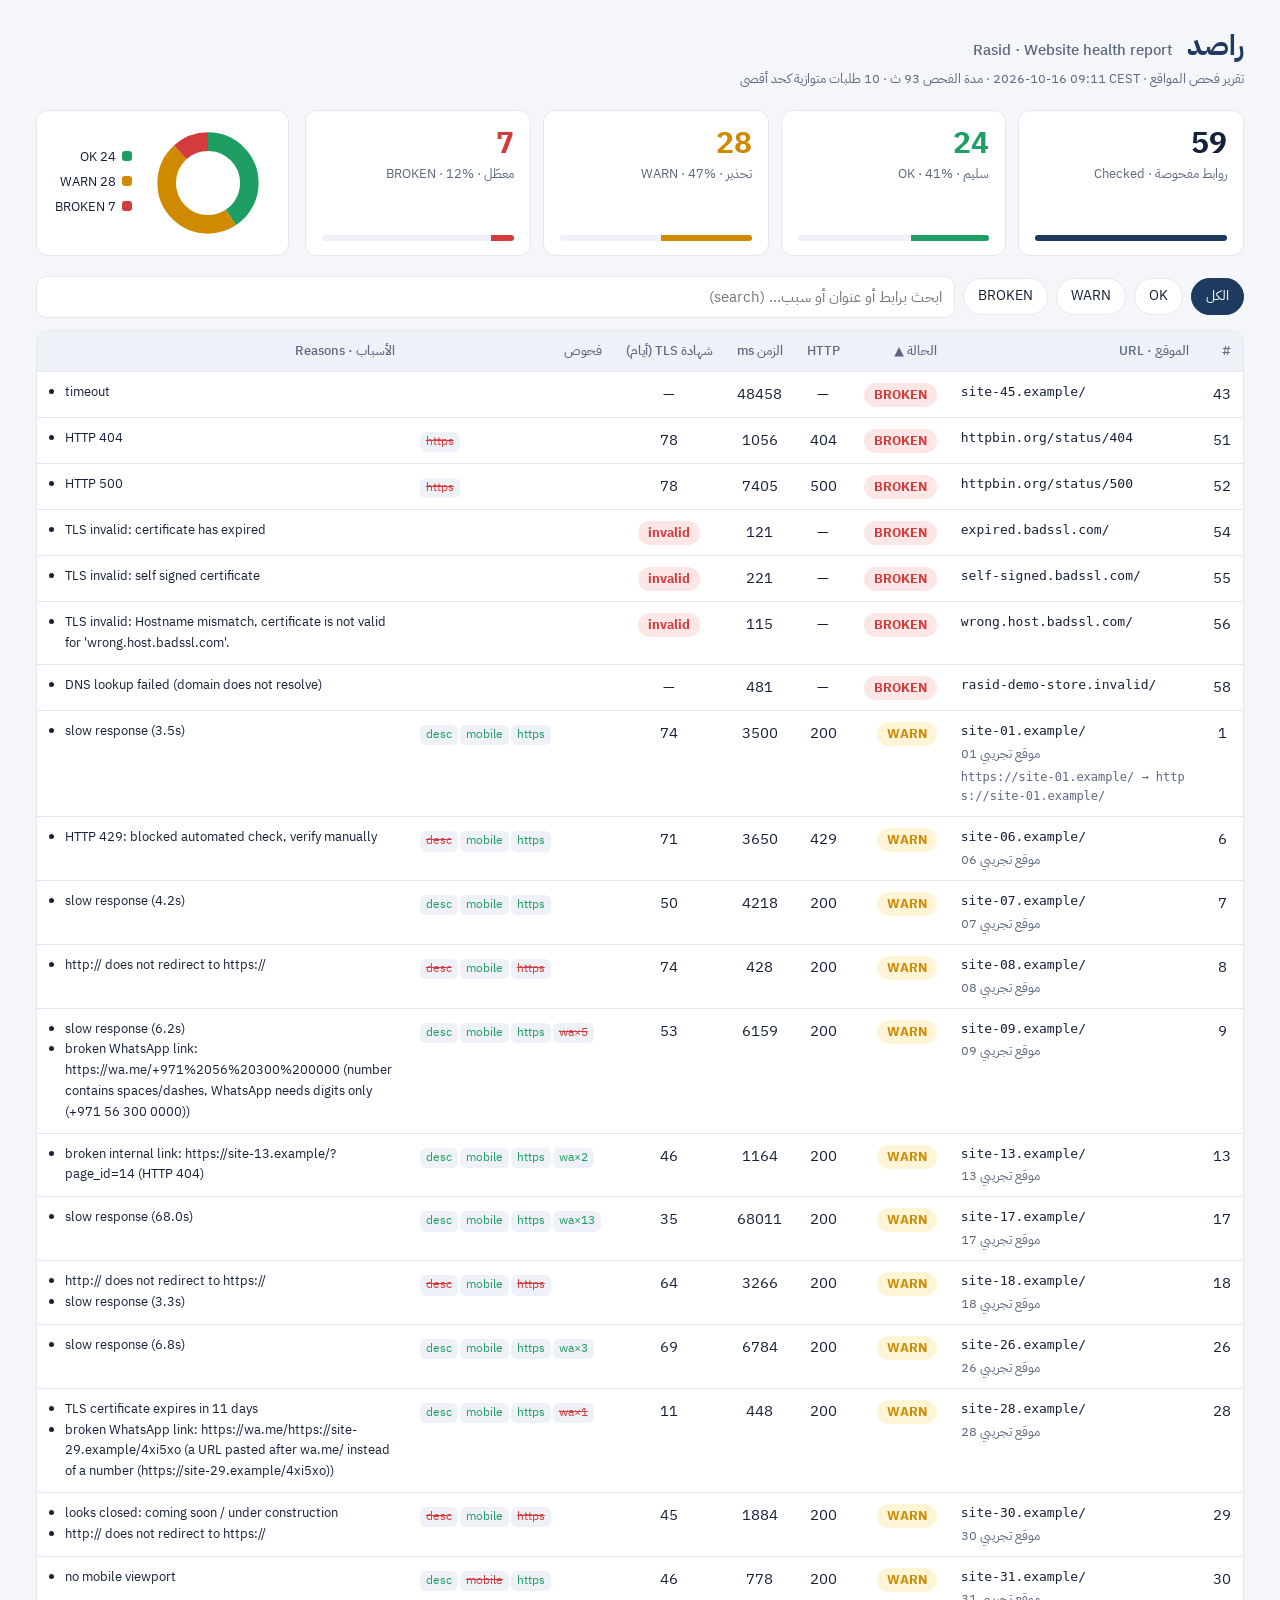
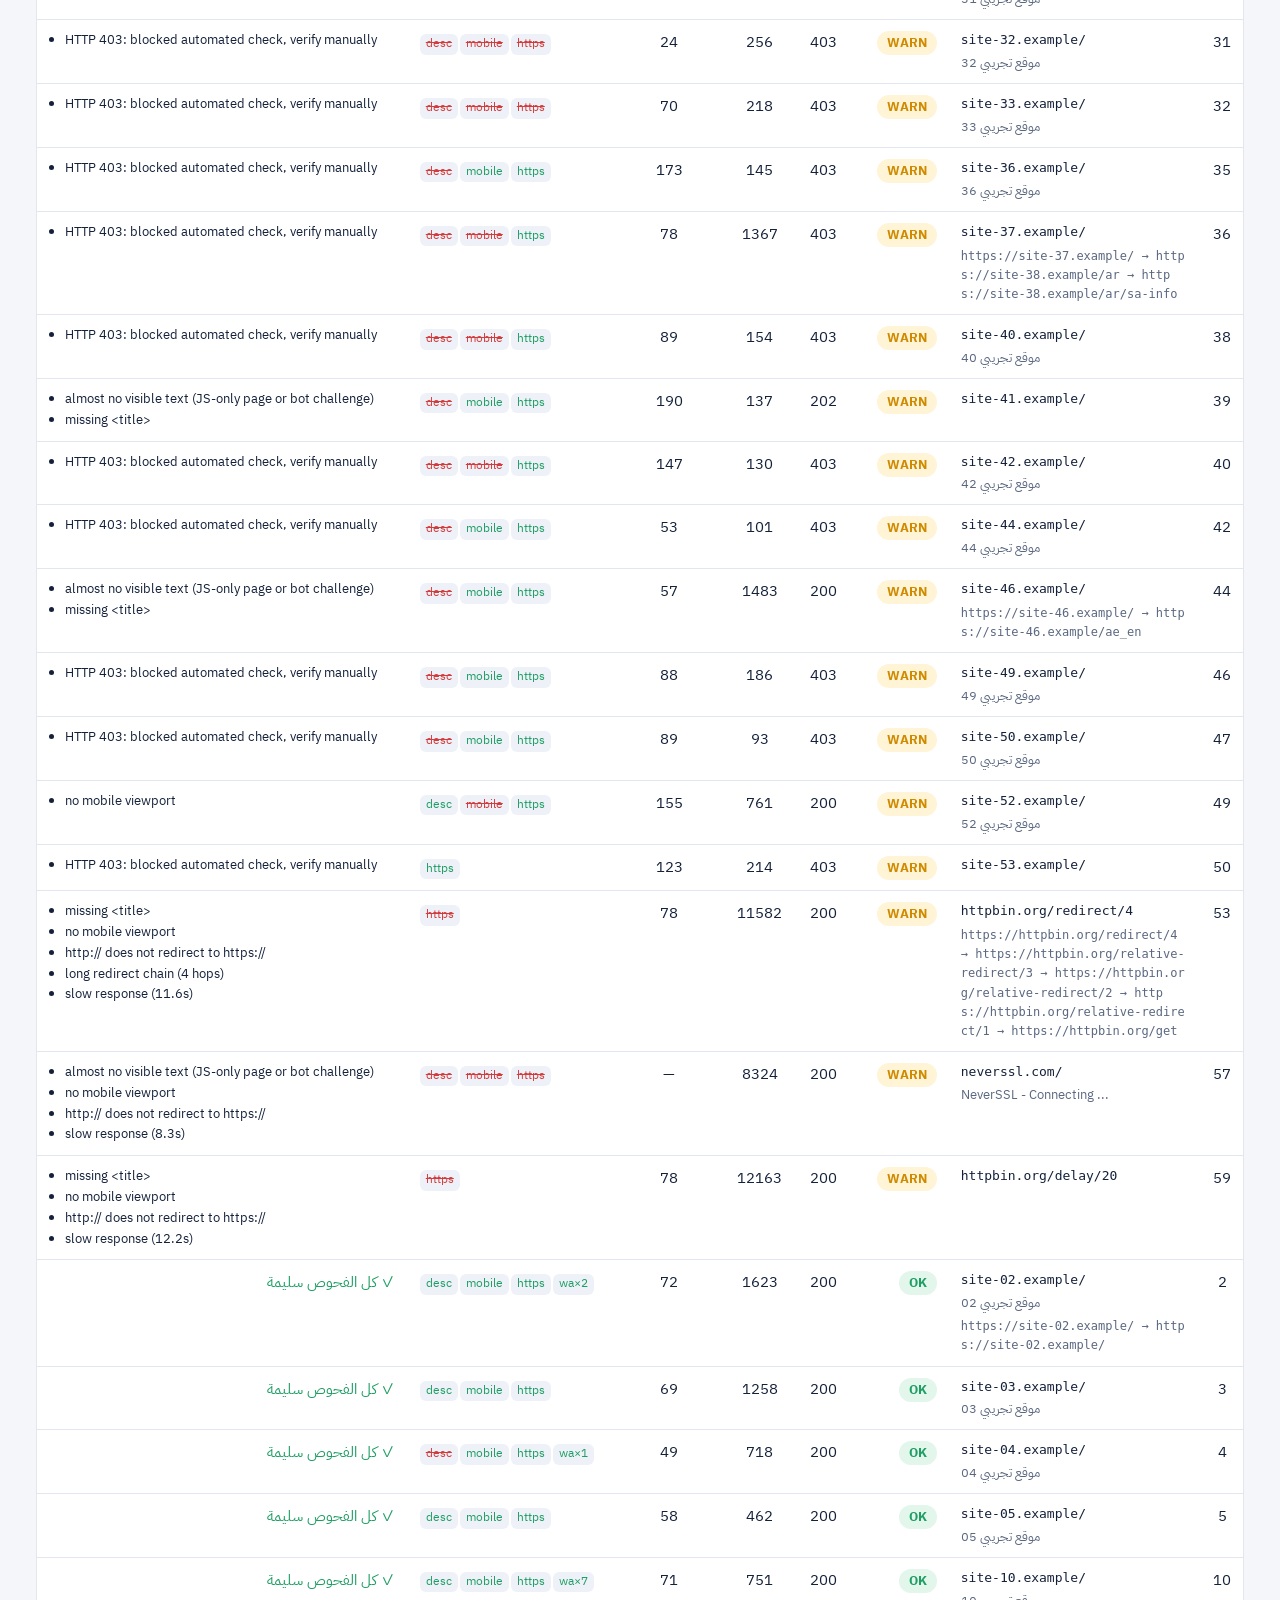
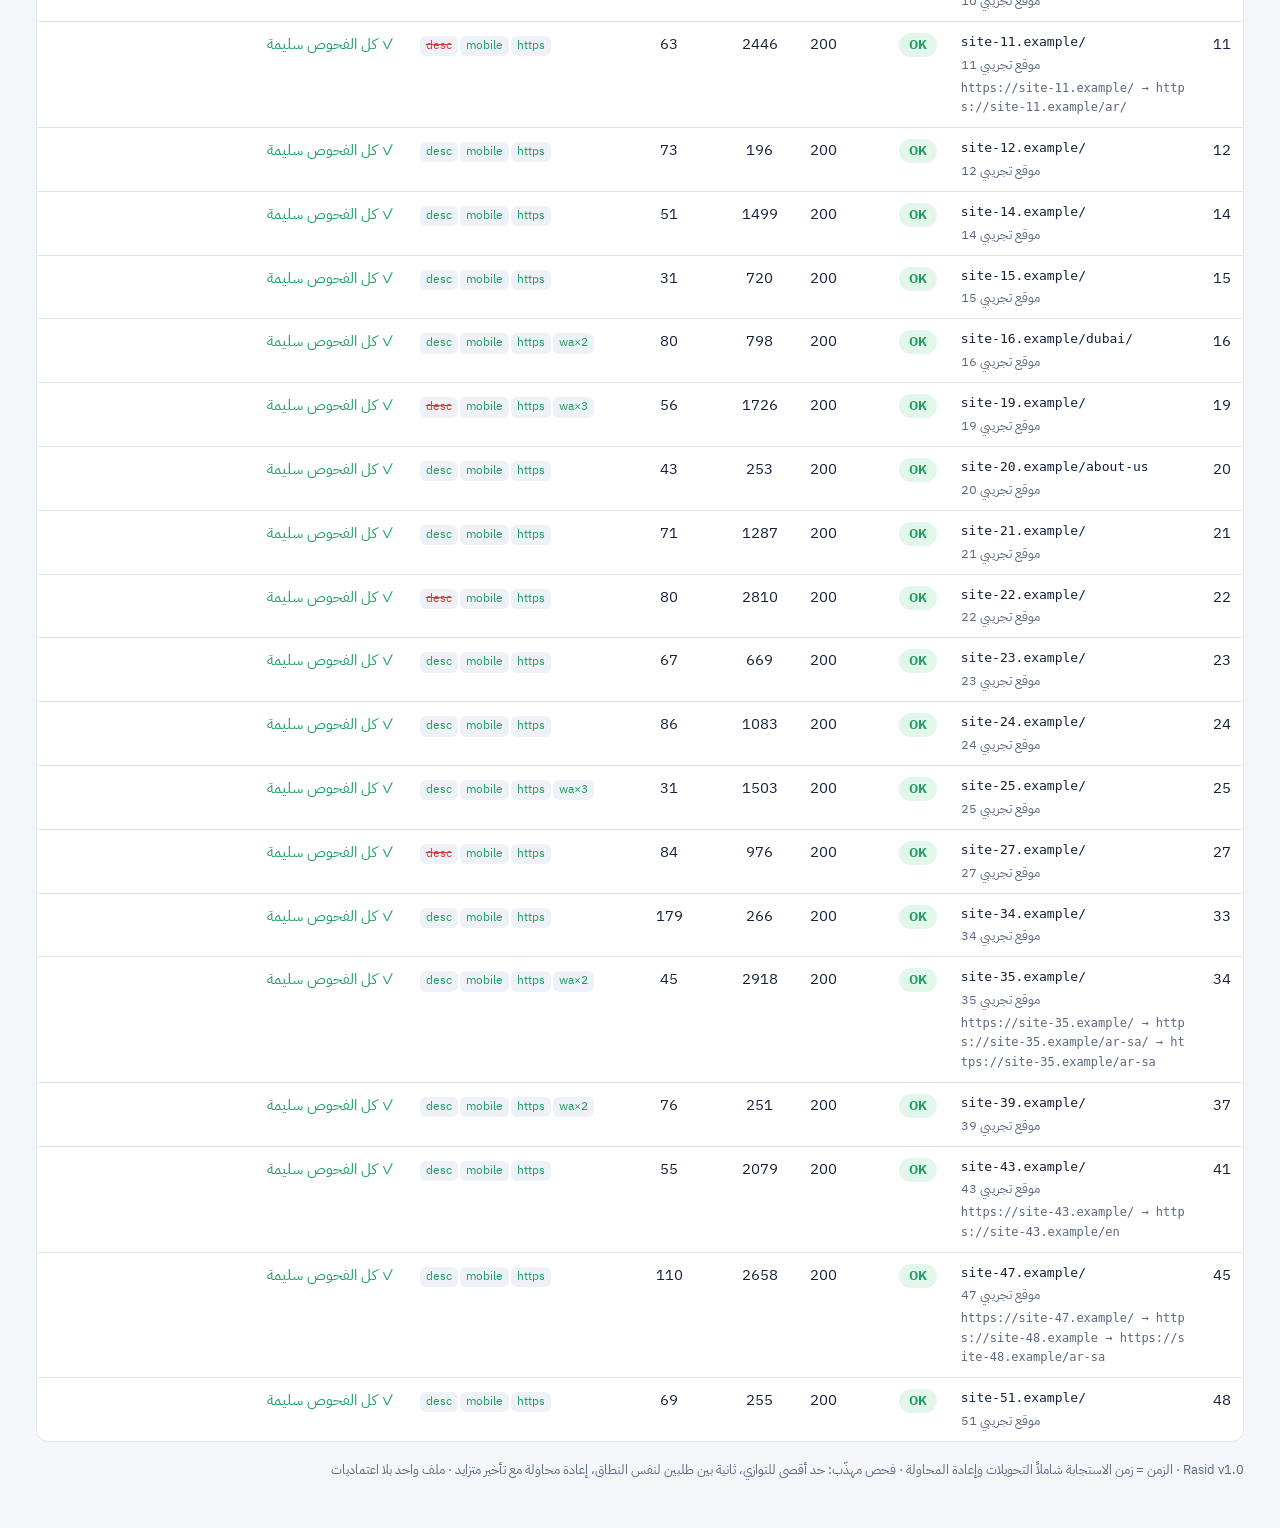
==== commit 5e9166a7: "Rasid demo: anonymise sample report (index.html) Co-Authored-By: Claude Opus 5.5 <noreply@anthropic." ====
--- a/demos/rasid-checker/index.html
+++ b/demos/rasid-checker/index.html
@@ -87,7 +87,7 @@
 </table><div class="empty" id="empty" hidden>لا نتائج مطابقة</div></div>
 <footer>Rasid v1.0 · الزمن = زمن الاستجابة شاملاً التحويلات وإعادة المحاولة · فحص مهذّب: حد أقصى للتوازي، ثانية بين طلبين لنفس النطاق، إعادة محاولة مع تأخير متزايد · ملف واحد بلا اعتماديات</footer>
 </div>
-<script id="data" type="application/json">[{"url": "https://www.visiondentalclinic.com/", "checked_at": "2026-10-16T07:09:38+00:00", "response_ms": 3500, "http_status": 200, "final_url": "https://visiondentalclinic.com/", "redirect": {"hops": 1, "https_upgrade": false, "https_downgrade": false, "cross_domain": false, "text": "https://www.visiondentalclinic.com/ → https://visiondentalclinic.com/"}, "tls_valid": true, "tls_days": 74, "tls_expires": "Dec 29 12:26:17 2026 GMT", "https_redirect": true, "title": "Dental Clinic in Abu Dhabi – Vision Dental Clinic", "meta_description": true, "viewport": true, "parked": [], "whatsapp_links": 0, "whatsapp_broken": [], "internal_broken": [], "internal_checked": 5, "status": "WARN", "reasons": ["slow response (3.5s)"]}, {"url": "https://meddental.ae/", "checked_at": "2026-10-16T07:09:38+00:00", "response_ms": 1623, "http_status": 200, "final_url": "https://www.meddental.ae/", "redirect": {"hops": 1, "https_upgrade": false, "https_downgrade": false, "cross_domain": false, "text": "https://meddental.ae/ → https://www.meddental.ae/"}, "tls_valid": true, "tls_days": 72, "tls_expires": "Dec 27 14:15:28 2026 GMT", "https_redirect": true, "title": "Dental Clinic in JLT Dubai | The Dome MedDental Clinic", "meta_description": true, "viewport": true, "parked": [], "whatsapp_links": 2, "whatsapp_broken": [], "internal_broken": [], "internal_checked": 5, "status": "OK", "reasons": []}, {"url": "https://vistaoman.com/", "checked_at": "2026-10-16T07:09:38+00:00", "response_ms": 1258, "http_status": 200, "final_url": "https://vistaoman.com/", "redirect": {"hops": 0, "https_upgrade": false, "https_downgrade": false, "cross_domain": false, "text": ""}, "tls_valid": true, "tls_days": 69, "tls_expires": "Dec 24 17:05:22 2026 GMT", "https_redirect": true, "title": "Vista Real Estate - Most Trusted Real Estate Company in Oman", "meta_description": true, "viewport": true, "parked": [], "whatsapp_links": 0, "whatsapp_broken": [], "internal_broken": [], "internal_checked": 5, "status": "OK", "reasons": []}, {"url": "https://zahrabeautysalon.qa/", "checked_at": "2026-10-16T07:09:38+00:00", "response_ms": 718, "http_status": 200, "final_url": "https://zahrabeautysalon.qa/", "redirect": {"hops": 0, "https_upgrade": false, "https_downgrade": false, "cross_domain": false, "text": ""}, "tls_valid": true, "tls_days": 49, "tls_expires": "Dec  4 18:24:42 2026 GMT", "https_redirect": true, "title": "Zahra Beauty Salon and Spa | Experience the Ultimate in Beauty and Relaxation in Doha, Qatar.", "meta_description": false, "viewport": true, "parked": [], "whatsapp_links": 1, "whatsapp_broken": [], "internal_broken": [], "internal_checked": 5, "status": "OK", "reasons": []}, {"url": "https://www.arizonahomesbh.com/", "checked_at": "2026-10-16T07:09:38+00:00", "response_ms": 462, "http_status": 200, "final_url": "https://www.arizonahomesbh.com/", "redirect": {"hops": 0, "https_upgrade": false, "https_downgrade": false, "cross_domain": false, "text": ""}, "tls_valid": true, "tls_days": 58, "tls_expires": "Dec 14 02:03:03 2026 GMT", "https_redirect": true, "title": "Best Real Estate Agent In Manama, Bahrain | Villa For Rent In Bahrain", "meta_description": true, "viewport": true, "parked": [], "whatsapp_links": 0, "whatsapp_broken": [], "internal_broken": [], "internal_checked": 5, "status": "OK", "reasons": []}, {"url": "https://houseofamal.net/", "checked_at": "2026-10-16T07:09:38+00:00", "response_ms": 3650, "http_status": 429, "final_url": "https://houseofamal.net/", "redirect": {"hops": 0, "https_upgrade": false, "https_downgrade": false, "cross_domain": false, "text": ""}, "tls_valid": true, "tls_days": 71, "tls_expires": "Dec 27 01:27:01 2026 GMT", "https_redirect": true, "title": "Too many requests", "meta_description": false, "viewport": true, "status": "WARN", "reasons": ["HTTP 429: blocked automated check, verify manually"]}, {"url": "https://www.semiramiscatering.com/", "checked_at": "2026-10-16T07:09:38+00:00", "response_ms": 4218, "http_status": 200, "final_url": "https://www.semiramiscatering.com/", "redirect": {"hops": 0, "https_upgrade": false, "https_downgrade": false, "cross_domain": false, "text": ""}, "tls_valid": true, "tls_days": 50, "tls_expires": "Dec  5 19:30:42 2026 GMT", "https_redirect": true, "title": "Home - Simramis Catering", "meta_description": true, "viewport": true, "parked": [], "whatsapp_links": 0, "whatsapp_broken": [], "internal_broken": [], "internal_checked": 5, "status": "WARN", "reasons": ["slow response (4.2s)"]}, {"url": "https://royalcaters.co/", "checked_at": "2026-10-16T07:09:38+00:00", "response_ms": 428, "http_status": 200, "final_url": "https://royalcaters.co/", "redirect": {"hops": 0, "https_upgrade": false, "https_downgrade": false, "cross_domain": false, "text": ""}, "tls_valid": true, "tls_days": 74, "tls_expires": "Dec 29 08:27:25 2026 GMT", "https_redirect": false, "title": "Royal Caters - Kuwait", "meta_description": false, "viewport": true, "parked": [], "whatsapp_links": 0, "whatsapp_broken": [], "internal_broken": [], "internal_checked": 1, "status": "WARN", "reasons": ["http:// does not redirect to https://"]}, {"url": "https://grandpachef.ae/", "checked_at": "2026-10-16T07:09:38+00:00", "response_ms": 6159, "http_status": 200, "final_url": "https://grandpachef.ae/", "redirect": {"hops": 0, "https_upgrade": false, "https_downgrade": false, "cross_domain": false, "text": ""}, "tls_valid": true, "tls_days": 53, "tls_expires": "Dec  9 06:02:14 2026 GMT", "https_redirect": true, "title": "Best Restaurant in Sharjah | Grandpa Chef", "meta_description": true, "viewport": true, "parked": [], "whatsapp_links": 5, "whatsapp_broken": ["https://wa.me/+971%2056%20300%205790 (number contains spaces/dashes, WhatsApp needs digits only (+971 56 300 5790))"], "internal_broken": [], "internal_checked": 5, "status": "WARN", "reasons": ["slow response (6.2s)", "broken WhatsApp link: https://wa.me/+971%2056%20300%205790 (number contains spaces/dashes, WhatsApp needs digits only (+971 56 300 5790))"]}, {"url": "https://sumo.sa/", "checked_at": "2026-10-16T07:09:38+00:00", "response_ms": 751, "http_status": 200, "final_url": "https://sumo.sa/", "redirect": {"hops": 0, "https_upgrade": false, "https_downgrade": false, "cross_domain": false, "text": ""}, "tls_valid": true, "tls_days": 71, "tls_expires": "Dec 26 16:43:10 2026 GMT", "https_redirect": true, "title": "عيادات السمو للعلاج الطبيعى", "meta_description": true, "viewport": true, "parked": [], "whatsapp_links": 7, "whatsapp_broken": [], "internal_broken": [], "internal_checked": 5, "status": "OK", "reasons": []}, {"url": "https://riyadhluxurylive.com/", "checked_at": "2026-10-16T07:09:41+00:00", "response_ms": 2446, "http_status": 200, "final_url": "https://riyadhluxurylive.com/ar/", "redirect": {"hops": 1, "https_upgrade": false, "https_downgrade": false, "cross_domain": false, "text": "https://riyadhluxurylive.com/ → https://riyadhluxurylive.com/ar/"}, "tls_valid": true, "tls_days": 63, "tls_expires": "Dec 18 17:25:25 2026 GMT", "https_redirect": true, "title": "Riyadh Luxury", "meta_description": false, "viewport": true, "parked": [], "whatsapp_links": 0, "whatsapp_broken": [], "internal_broken": [], "internal_checked": 5, "status": "OK", "reasons": []}, {"url": "https://heyaspa.com/", "checked_at": "2026-10-16T07:09:46+00:00", "response_ms": 196, "http_status": 200, "final_url": "https://heyaspa.com/", "redirect": {"hops": 0, "https_upgrade": false, "https_downgrade": false, "cross_domain": false, "text": ""}, "tls_valid": true, "tls_days": 73, "tls_expires": "Dec 29 01:35:45 2026 GMT", "https_redirect": true, "title": "الخدمات الرئيسيه فى هى سبا - heyaspa.com معهد صحى للسيدات", "meta_description": true, "viewport": true, "parked": [], "whatsapp_links": 0, "whatsapp_broken": [], "internal_broken": [], "internal_checked": 5, "status": "OK", "reasons": []}, {"url": "https://www.wellmedbh.com/", "checked_at": "2026-10-16T07:09:46+00:00", "response_ms": 1164, "http_status": 200, "final_url": "https://www.wellmedbh.com/", "redirect": {"hops": 0, "https_upgrade": false, "https_downgrade": false, "cross_domain": false, "text": ""}, "tls_valid": true, "tls_days": 46, "tls_expires": "Dec  1 09:21:27 2026 GMT", "https_redirect": true, "title": "Wellmed Multi Specialty Center: Best Multispeciality Clinic Bahrain", "meta_description": true, "viewport": true, "parked": [], "whatsapp_links": 2, "whatsapp_broken": [], "internal_broken": ["https://www.wellmedbh.com/?page_id=14 (HTTP 404)"], "internal_checked": 5, "status": "WARN", "reasons": ["broken internal link: https://www.wellmedbh.com/?page_id=14 (HTTP 404)"]}, {"url": "https://www.iriswll.com/", "checked_at": "2026-10-16T07:09:46+00:00", "response_ms": 1499, "http_status": 200, "final_url": "https://www.iriswll.com/", "redirect": {"hops": 0, "https_upgrade": false, "https_downgrade": false, "cross_domain": false, "text": ""}, "tls_valid": true, "tls_days": 51, "tls_expires": "Dec  6 22:28:25 2026 GMT", "https_redirect": true, "title": "IRIS Property Managers W.L.L | Property Management Company Bahrain", "meta_description": true, "viewport": true, "parked": [], "whatsapp_links": 0, "whatsapp_broken": [], "internal_broken": [], "internal_checked": 5, "status": "OK", "reasons": []}, {"url": "https://loranclinics.com/", "checked_at": "2026-10-16T07:09:47+00:00", "response_ms": 720, "http_status": 200, "final_url": "https://loranclinics.com/", "redirect": {"hops": 0, "https_upgrade": false, "https_downgrade": false, "cross_domain": false, "text": ""}, "tls_valid": true, "tls_days": 31, "tls_expires": "Nov 16 12:07:45 2026 GMT", "https_redirect": true, "title": "افضل مستوصف اسنان في الرياض - اطلب الخدمه | Loran Clinics", "meta_description": true, "viewport": true, "parked": [], "whatsapp_links": 0, "whatsapp_broken": [], "internal_broken": [], "internal_checked": 4, "status": "OK", "reasons": []}, {"url": "https://hairplayextensions.com/dubai/", "checked_at": "2026-10-16T07:09:47+00:00", "response_ms": 798, "http_status": 200, "final_url": "https://hairplayextensions.com/dubai/", "redirect": {"hops": 0, "https_upgrade": false, "https_downgrade": false, "cross_domain": false, "text": ""}, "tls_valid": true, "tls_days": 80, "tls_expires": "Jan  5 03:26:31 2027 GMT", "https_redirect": true, "title": "Dubai Hair Extensions Salon | HAIRPLAY®", "meta_description": true, "viewport": true, "parked": [], "whatsapp_links": 2, "whatsapp_broken": [], "internal_broken": [], "internal_checked": 5, "status": "OK", "reasons": []}, {"url": "https://blushncurls.ae/", "checked_at": "2026-10-16T07:09:47+00:00", "response_ms": 68011, "http_status": 200, "final_url": "https://blushncurls.ae/", "redirect": {"hops": 0, "https_upgrade": false, "https_downgrade": false, "cross_domain": false, "text": ""}, "tls_valid": true, "tls_days": 35, "tls_expires": "Nov 20 12:54:05 2026 GMT", "https_redirect": true, "title": "Best Ladies Salon & Spa Near Me in Dubai - Beauty Salon in Al Barsha, Al Qusais & Mankhool Dubai - Chemical Free Hair, Nails, Facials & Bridal - Blush N Curls", "meta_description": true, "viewport": true, "parked": [], "whatsapp_links": 13, "whatsapp_broken": [], "internal_broken": [], "internal_checked": 5, "status": "WARN", "reasons": ["slow response (68.0s)"]}, {"url": "https://vog.ae/", "checked_at": "2026-10-16T07:09:51+00:00", "response_ms": 3266, "http_status": 200, "final_url": "https://vog.ae/", "redirect": {"hops": 0, "https_upgrade": false, "https_downgrade": false, "cross_domain": false, "text": ""}, "tls_valid": true, "tls_days": 64, "tls_expires": "Dec 19 18:48:08 2026 GMT", "https_redirect": false, "title": "Vog – Color your life", "meta_description": false, "viewport": true, "parked": [], "whatsapp_links": 0, "whatsapp_broken": [], "internal_broken": [], "internal_checked": 5, "status": "WARN", "reasons": ["http:// does not redirect to https://", "slow response (3.3s)"]}, {"url": "https://crumbs.com.kw/", "checked_at": "2026-10-16T07:09:53+00:00", "response_ms": 1726, "http_status": 200, "final_url": "https://crumbs.com.kw/", "redirect": {"hops": 0, "https_upgrade": false, "https_downgrade": false, "cross_domain": false, "text": ""}, "tls_valid": true, "tls_days": 56, "tls_expires": "Dec 11 20:03:57 2026 GMT", "https_redirect": true, "title": "Crumbs", "meta_description": false, "viewport": true, "parked": [], "whatsapp_links": 3, "whatsapp_broken": [], "internal_broken": [], "internal_checked": 3, "status": "OK", "reasons": []}, {"url": "https://www.25spaces.com/about-us", "checked_at": "2026-10-16T07:09:54+00:00", "response_ms": 253, "http_status": 200, "final_url": "https://www.25spaces.com/about-us", "redirect": {"hops": 0, "https_upgrade": false, "https_downgrade": false, "cross_domain": false, "text": ""}, "tls_valid": true, "tls_days": 43, "tls_expires": "Nov 29 06:33:38 2026 GMT", "https_redirect": true, "title": "About Us | 25 Spaces Real Estate | Luxury Properties in Doha, Qatar", "meta_description": true, "viewport": true, "parked": [], "whatsapp_links": 0, "whatsapp_broken": [], "internal_broken": [], "internal_checked": 5, "status": "OK", "reasons": []}, {"url": "https://www.mycoreo.com/", "checked_at": "2026-10-16T07:09:55+00:00", "response_ms": 1287, "http_status": 200, "final_url": "https://www.mycoreo.com/", "redirect": {"hops": 0, "https_upgrade": false, "https_downgrade": false, "cross_domain": false, "text": ""}, "tls_valid": true, "tls_days": 71, "tls_expires": "Dec 26 08:29:28 2026 GMT", "https_redirect": true, "title": "Property for Rent & Sale in Qatar | Coreo Real Estate", "meta_description": true, "viewport": true, "parked": [], "whatsapp_links": 0, "whatsapp_broken": [], "internal_broken": [], "internal_checked": 5, "status": "OK", "reasons": []}, {"url": "https://majestic.com.qa/", "checked_at": "2026-10-16T07:09:55+00:00", "response_ms": 2810, "http_status": 200, "final_url": "https://majestic.com.qa/", "redirect": {"hops": 0, "https_upgrade": false, "https_downgrade": false, "cross_domain": false, "text": ""}, "tls_valid": true, "tls_days": 80, "tls_expires": "Jan  5 06:38:04 2027 GMT", "https_redirect": true, "title": "Majestic Real Estate", "meta_description": false, "viewport": true, "parked": [], "whatsapp_links": 0, "whatsapp_broken": [], "internal_broken": [], "internal_checked": 5, "status": "OK", "reasons": []}, {"url": "https://brightway.clinic/", "checked_at": "2026-10-16T07:09:55+00:00", "response_ms": 669, "http_status": 200, "final_url": "https://brightway.clinic/", "redirect": {"hops": 0, "https_upgrade": false, "https_downgrade": false, "cross_domain": false, "text": ""}, "tls_valid": true, "tls_days": 67, "tls_expires": "Dec 23 00:34:36 2026 GMT", "https_redirect": true, "title": "Dental Services Clinic in Dubai | Digital Dentistry Near Me", "meta_description": true, "viewport": true, "parked": [], "whatsapp_links": 0, "whatsapp_broken": [], "internal_broken": [], "internal_checked": 5, "status": "OK", "reasons": []}, {"url": "https://digitalimplantclinic.com/", "checked_at": "2026-10-16T07:09:55+00:00", "response_ms": 1083, "http_status": 200, "final_url": "https://digitalimplantclinic.com/", "redirect": {"hops": 0, "https_upgrade": false, "https_downgrade": false, "cross_domain": false, "text": ""}, "tls_valid": true, "tls_days": 86, "tls_expires": "Jan 10 08:49:49 2027 GMT", "https_redirect": true, "title": "Dental Clinic in Dubai | Best Dentist in Dubai | Book Now", "meta_description": true, "viewport": true, "parked": [], "whatsapp_links": 0, "whatsapp_broken": [], "internal_broken": [], "internal_checked": 5, "status": "OK", "reasons": []}, {"url": "https://dentaldate.ae/", "checked_at": "2026-10-16T07:09:57+00:00", "response_ms": 1503, "http_status": 200, "final_url": "https://dentaldate.ae/", "redirect": {"hops": 0, "https_upgrade": false, "https_downgrade": false, "cross_domain": false, "text": ""}, "tls_valid": true, "tls_days": 31, "tls_expires": "Nov 17 01:07:18 2026 GMT", "https_redirect": true, "title": "Best Dental Clinic in Dubai: Dentists in UAE", "meta_description": true, "viewport": true, "parked": [], "whatsapp_links": 3, "whatsapp_broken": [], "internal_broken": [], "internal_checked": 5, "status": "OK", "reasons": []}, {"url": "https://professionalhaircenter.com/", "checked_at": "2026-10-16T07:10:01+00:00", "response_ms": 6784, "http_status": 200, "final_url": "https://professionalhaircenter.com/", "redirect": {"hops": 0, "https_upgrade": false, "https_downgrade": false, "cross_domain": false, "text": ""}, "tls_valid": true, "tls_days": 69, "tls_expires": "Dec 25 00:19:25 2026 GMT", "https_redirect": true, "title": "مراكز بروفيشنال لتركيب الشعر في الإمارات | استبدال الشعر", "meta_description": true, "viewport": true, "parked": [], "whatsapp_links": 3, "whatsapp_broken": [], "internal_broken": [], "internal_checked": 5, "status": "WARN", "reasons": ["slow response (6.8s)"]}, {"url": "https://www.houseofbarber.com/", "checked_at": "2026-10-16T07:10:02+00:00", "response_ms": 976, "http_status": 200, "final_url": "https://www.houseofbarber.com/", "redirect": {"hops": 0, "https_upgrade": false, "https_downgrade": false, "cross_domain": false, "text": ""}, "tls_valid": true, "tls_days": 84, "tls_expires": "Jan  8 19:37:26 2027 GMT", "https_redirect": true, "title": "HOUSE OF BARBER - HOME", "meta_description": false, "viewport": true, "parked": [], "whatsapp_links": 0, "whatsapp_broken": [], "internal_broken": [], "internal_checked": 5, "status": "OK", "reasons": []}, {"url": "https://www.bluechiphome.com/", "checked_at": "2026-10-16T07:10:02+00:00", "response_ms": 448, "http_status": 200, "final_url": "https://www.bluechiphome.com/", "redirect": {"hops": 0, "https_upgrade": false, "https_downgrade": false, "cross_domain": false, "text": ""}, "tls_valid": true, "tls_days": 11, "tls_expires": "Oct 27 22:31:54 2026 GMT", "https_redirect": true, "title": "Best Real Estate Agency in Dubai | Bluechip Real Estate", "meta_description": true, "viewport": true, "parked": [], "whatsapp_links": 1, "whatsapp_broken": ["https://wa.me/https://wa.link/4xi5xo (a URL pasted after wa.me/ instead of a number (https://wa.link/4xi5xo))"], "internal_broken": [], "internal_checked": 5, "status": "WARN", "reasons": ["TLS certificate expires in 11 days", "broken WhatsApp link: https://wa.me/https://wa.link/4xi5xo (a URL pasted after wa.me/ instead of a number (https://wa.link/4xi5xo))"]}, {"url": "https://www.yokosalonandspa.com/", "checked_at": "2026-10-16T07:10:02+00:00", "response_ms": 1884, "http_status": 200, "final_url": "https://www.yokosalonandspa.com/", "redirect": {"hops": 0, "https_upgrade": false, "https_downgrade": false, "cross_domain": false, "text": ""}, "tls_valid": true, "tls_days": 45, "tls_expires": "Nov 30 13:27:25 2026 GMT", "https_redirect": false, "title": "Coming Soon", "meta_description": false, "viewport": true, "parked": ["coming soon / under construction"], "whatsapp_links": 0, "whatsapp_broken": [], "internal_broken": [], "internal_checked": 0, "status": "WARN", "reasons": ["looks closed: coming soon / under construction", "http:// does not redirect to https://"]}, {"url": "https://www.alanghamoman.com/", "checked_at": "2026-10-16T07:10:03+00:00", "response_ms": 778, "http_status": 200, "final_url": "https://www.alanghamoman.com/", "redirect": {"hops": 0, "https_upgrade": false, "https_downgrade": false, "cross_domain": false, "text": ""}, "tls_valid": true, "tls_days": 46, "tls_expires": "Dec  1 22:00:14 2026 GMT", "https_redirect": true, "title": "Al Angham | Al Angham Restaurant", "meta_description": true, "viewport": false, "parked": [], "whatsapp_links": 0, "whatsapp_broken": [], "internal_broken": [], "internal_checked": 5, "status": "WARN", "reasons": ["no mobile viewport"]}, {"url": "https://www.noon.com/", "checked_at": "2026-10-16T07:10:04+00:00", "response_ms": 256, "http_status": 403, "final_url": "https://www.noon.com/", "redirect": {"hops": 0, "https_upgrade": false, "https_downgrade": false, "cross_domain": false, "text": ""}, "tls_valid": true, "tls_days": 24, "tls_expires": "Nov  9 23:59:59 2026 GMT", "https_redirect": false, "title": "Access Denied", "meta_description": false, "viewport": false, "status": "WARN", "reasons": ["HTTP 403: blocked automated check, verify manually"]}, {"url": "https://www.namshi.com/", "checked_at": "2026-10-16T07:10:04+00:00", "response_ms": 218, "http_status": 403, "final_url": "https://www.namshi.com/", "redirect": {"hops": 0, "https_upgrade": false, "https_downgrade": false, "cross_domain": false, "text": ""}, "tls_valid": true, "tls_days": 70, "tls_expires": "Dec 25 23:59:59 2026 GMT", "https_redirect": false, "title": "Access Denied", "meta_description": false, "viewport": false, "status": "WARN", "reasons": ["HTTP 403: blocked automated check, verify manually"]}, {"url": "https://www.jarir.com/", "checked_at": "2026-10-16T07:10:05+00:00", "response_ms": 266, "http_status": 200, "final_url": "https://www.jarir.com/", "redirect": {"hops": 0, "https_upgrade": false, "https_downgrade": false, "cross_domain": false, "text": ""}, "tls_valid": true, "tls_days": 179, "tls_expires": "Apr 13 23:59:59 2027 GMT", "https_redirect": true, "title": "مكتبة جرير، ليست مجرد مكتبة | السعودية", "meta_description": true, "viewport": true, "parked": [], "whatsapp_links": 0, "whatsapp_broken": [], "internal_broken": [], "internal_checked": 5, "status": "OK", "reasons": []}, {"url": "https://www.extra.com/", "checked_at": "2026-10-16T07:10:05+00:00", "response_ms": 2918, "http_status": 200, "final_url": "https://www.extra.com/ar-sa", "redirect": {"hops": 2, "https_upgrade": false, "https_downgrade": false, "cross_domain": false, "text": "https://www.extra.com/ → https://www.extra.com/ar-sa/ → https://www.extra.com/ar-sa"}, "tls_valid": true, "tls_days": 45, "tls_expires": "Dec  1 05:28:08 2026 GMT", "https_redirect": true, "title": "إكسترا السعودية | اشترِ الإلكترونيات بثقة", "meta_description": true, "viewport": true, "parked": [], "whatsapp_links": 2, "whatsapp_broken": [], "internal_broken": [], "internal_checked": 5, "status": "OK", "reasons": []}, {"url": "https://www.sharafdg.com/", "checked_at": "2026-10-16T07:10:05+00:00", "response_ms": 145, "http_status": 403, "final_url": "https://www.sharafdg.com/", "redirect": {"hops": 0, "https_upgrade": false, "https_downgrade": false, "cross_domain": false, "text": ""}, "tls_valid": true, "tls_days": 173, "tls_expires": "Apr  7 15:28:07 2027 GMT", "https_redirect": true, "title": "Just a moment...", "meta_description": false, "viewport": true, "status": "WARN", "reasons": ["HTTP 403: blocked automated check, verify manually"]}, {"url": "https://www.xcite.com/", "checked_at": "2026-10-16T07:10:06+00:00", "response_ms": 1367, "http_status": 403, "final_url": "https://www.xcite.com.sa/ar/sa-info", "redirect": {"hops": 2, "https_upgrade": false, "https_downgrade": false, "cross_domain": true, "text": "https://www.xcite.com/ → https://www.xcite.com.sa/ar → https://www.xcite.com.sa/ar/sa-info"}, "tls_valid": true, "tls_days": 78, "tls_expires": "Jan  2 13:56:04 2027 GMT", "https_redirect": true, "title": "", "meta_description": false, "viewport": false, "status": "WARN", "reasons": ["HTTP 403: blocked automated check, verify manually"]}, {"url": "https://www.ounass.ae/", "checked_at": "2026-10-16T07:10:08+00:00", "response_ms": 251, "http_status": 200, "final_url": "https://www.ounass.ae/", "redirect": {"hops": 0, "https_upgrade": false, "https_downgrade": false, "cross_domain": false, "text": ""}, "tls_valid": true, "tls_days": 76, "tls_expires": "Dec 31 11:43:57 2026 GMT", "https_redirect": true, "title": "OUNASS UAE | The Definitive Home of Luxury", "meta_description": true, "viewport": true, "parked": [], "whatsapp_links": 2, "whatsapp_broken": [], "internal_broken": [], "internal_checked": 5, "status": "OK", "reasons": []}, {"url": "https://www.6thstreet.com/", "checked_at": "2026-10-16T07:10:10+00:00", "response_ms": 154, "http_status": 403, "final_url": "https://www.6thstreet.com/", "redirect": {"hops": 0, "https_upgrade": false, "https_downgrade": false, "cross_domain": false, "text": ""}, "tls_valid": true, "tls_days": 89, "tls_expires": "Jan 13 23:59:59 2027 GMT", "https_redirect": true, "title": "ERROR: The request could not be satisfied", "meta_description": false, "viewport": false, "status": "WARN", "reasons": ["HTTP 403: blocked automated check, verify manually"]}, {"url": "https://www.goldenscent.com/", "checked_at": "2026-10-16T07:10:10+00:00", "response_ms": 137, "http_status": 202, "final_url": "https://www.goldenscent.com/", "redirect": {"hops": 0, "https_upgrade": false, "https_downgrade": false, "cross_domain": false, "text": ""}, "tls_valid": true, "tls_days": 190, "tls_expires": "Apr 24 23:59:59 2027 GMT", "https_redirect": true, "title": "", "meta_description": false, "viewport": true, "parked": ["almost no visible text (JS-only page or bot challenge)"], "whatsapp_links": 0, "whatsapp_broken": [], "internal_broken": [], "internal_checked": 0, "status": "WARN", "reasons": ["almost no visible text (JS-only page or bot challenge)", "missing <title>"]}, {"url": "https://www.nahdionline.com/", "checked_at": "2026-10-16T07:10:10+00:00", "response_ms": 130, "http_status": 403, "final_url": "https://www.nahdionline.com/", "redirect": {"hops": 0, "https_upgrade": false, "https_downgrade": false, "cross_domain": false, "text": ""}, "tls_valid": true, "tls_days": 147, "tls_expires": "Mar 12 23:59:59 2027 GMT", "https_redirect": true, "title": "ERROR: The request could not be satisfied", "meta_description": false, "viewport": false, "status": "WARN", "reasons": ["HTTP 403: blocked automated check, verify manually"]}, {"url": "https://www.virginmegastore.ae/", "checked_at": "2026-10-16T07:10:10+00:00", "response_ms": 2079, "http_status": 200, "final_url": "https://www.virginmegastore.ae/en", "redirect": {"hops": 1, "https_upgrade": false, "https_downgrade": false, "cross_domain": false, "text": "https://www.virginmegastore.ae/ → https://www.virginmegastore.ae/en"}, "tls_valid": true, "tls_days": 55, "tls_expires": "Dec 10 09:57:44 2026 GMT", "https_redirect": true, "title": "Virgin Megastore | Shop Online for Tech, Toys, Home Decor & More", "meta_description": true, "viewport": true, "parked": [], "whatsapp_links": 0, "whatsapp_broken": [], "internal_broken": [], "internal_checked": 5, "status": "OK", "reasons": []}, {"url": "https://www.luluhypermarket.com/", "checked_at": "2026-10-16T07:10:11+00:00", "response_ms": 101, "http_status": 403, "final_url": "https://www.luluhypermarket.com/", "redirect": {"hops": 0, "https_upgrade": false, "https_downgrade": false, "cross_domain": false, "text": ""}, "tls_valid": true, "tls_days": 53, "tls_expires": "Dec  8 23:59:59 2026 GMT", "https_redirect": true, "title": "Attention Required! | Cloudflare", "meta_description": false, "viewport": true, "status": "WARN", "reasons": ["HTTP 403: blocked automated check, verify manually"]}, {"url": "https://www.carrefourksa.com/", "checked_at": "2026-10-16T07:10:12+00:00", "response_ms": 48458, "error": "timeout", "status": "BROKEN", "reasons": ["timeout"]}, {"url": "https://www.basharacare.com/", "checked_at": "2026-10-16T07:10:12+00:00", "response_ms": 1483, "http_status": 200, "final_url": "https://www.basharacare.com/ae_en", "redirect": {"hops": 1, "https_upgrade": false, "https_downgrade": false, "cross_domain": false, "text": "https://www.basharacare.com/ → https://www.basharacare.com/ae_en"}, "tls_valid": true, "tls_days": 57, "tls_expires": "Dec 12 08:44:55 2026 GMT", "https_redirect": true, "title": "", "meta_description": false, "viewport": true, "parked": ["almost no visible text (JS-only page or bot challenge)"], "whatsapp_links": 0, "whatsapp_broken": [], "internal_broken": [], "internal_checked": 0, "status": "WARN", "reasons": ["almost no visible text (JS-only page or bot challenge)", "missing <title>"]}, {"url": "https://www.whites.net/", "checked_at": "2026-10-16T07:10:12+00:00", "response_ms": 2658, "http_status": 200, "final_url": "https://www.whites.sa/ar-sa", "redirect": {"hops": 2, "https_upgrade": false, "https_downgrade": false, "cross_domain": true, "text": "https://www.whites.net/ → https://www.whites.sa → https://www.whites.sa/ar-sa"}, "tls_valid": true, "tls_days": 110, "tls_expires": "Feb  3 23:59:59 2027 GMT", "https_redirect": true, "title": "Whites | Makeup, Skincare & Hair Care Products", "meta_description": true, "viewport": true, "parked": [], "whatsapp_links": 0, "whatsapp_broken": [], "internal_broken": [], "internal_checked": 5, "status": "OK", "reasons": []}, {"url": "https://salla.com/", "checked_at": "2026-10-16T07:10:12+00:00", "response_ms": 186, "http_status": 403, "final_url": "https://salla.com/", "redirect": {"hops": 0, "https_upgrade": false, "https_downgrade": false, "cross_domain": false, "text": ""}, "tls_valid": true, "tls_days": 88, "tls_expires": "Jan 12 13:27:53 2027 GMT", "https_redirect": true, "title": "Just a moment...", "meta_description": false, "viewport": true, "status": "WARN", "reasons": ["HTTP 403: blocked automated check, verify manually"]}, {"url": "https://zid.sa/", "checked_at": "2026-10-16T07:10:13+00:00", "response_ms": 93, "http_status": 403, "final_url": "https://zid.sa/", "redirect": {"hops": 0, "https_upgrade": false, "https_downgrade": false, "cross_domain": false, "text": ""}, "tls_valid": true, "tls_days": 89, "tls_expires": "Jan 13 12:13:06 2027 GMT", "https_redirect": true, "title": "Just a moment...", "meta_description": false, "viewport": true, "status": "WARN", "reasons": ["HTTP 403: blocked automated check, verify manually"]}, {"url": "https://www.shopify.com/", "checked_at": "2026-10-16T07:10:15+00:00", "response_ms": 255, "http_status": 200, "final_url": "https://www.shopify.com/", "redirect": {"hops": 0, "https_upgrade": false, "https_downgrade": false, "cross_domain": false, "text": ""}, "tls_valid": true, "tls_days": 69, "tls_expires": "Dec 24 19:46:16 2026 GMT", "https_redirect": true, "title": "Shopify: The All-in-One Commerce Platform for Businesses - Shopify", "meta_description": true, "viewport": true, "parked": [], "whatsapp_links": 0, "whatsapp_broken": [], "internal_broken": [], "internal_checked": 5, "status": "OK", "reasons": []}, {"url": "https://www.amazon.sa/", "checked_at": "2026-10-16T07:10:15+00:00", "response_ms": 761, "http_status": 200, "final_url": "https://www.amazon.sa/", "redirect": {"hops": 0, "https_upgrade": false, "https_downgrade": false, "cross_domain": false, "text": ""}, "tls_valid": true, "tls_days": 155, "tls_expires": "Mar 20 23:59:59 2027 GMT", "https_redirect": true, "title": "أمازون السعودية: تسوق أونلاين | أسعار مخفضة على الإلكترونيات، الأزياء، الجوالات، البقالة والمزيد", "meta_description": true, "viewport": false, "parked": [], "whatsapp_links": 0, "whatsapp_broken": [], "internal_broken": [], "internal_checked": 5, "status": "WARN", "reasons": ["no mobile viewport"]}, {"url": "https://www.mumzworld.com/", "checked_at": "2026-10-16T07:10:16+00:00", "response_ms": 214, "http_status": 403, "final_url": "https://www.mumzworld.com/", "redirect": {"hops": 0, "https_upgrade": false, "https_downgrade": false, "cross_domain": false, "text": ""}, "tls_valid": true, "tls_days": 123, "tls_expires": "Feb 16 23:59:59 2027 GMT", "https_redirect": true, "status": "WARN", "reasons": ["HTTP 403: blocked automated check, verify manually"]}, {"url": "https://httpbin.org/status/404", "checked_at": "2026-10-16T07:10:17+00:00", "response_ms": 1056, "http_status": 404, "final_url": "https://httpbin.org/status/404", "redirect": {"hops": 0, "https_upgrade": false, "https_downgrade": false, "cross_domain": false, "text": ""}, "tls_valid": true, "tls_days": 78, "tls_expires": "Jan  2 23:59:59 2027 GMT", "https_redirect": false, "status": "BROKEN", "reasons": ["HTTP 404"]}, {"url": "https://httpbin.org/status/500", "checked_at": "2026-10-16T07:10:19+00:00", "response_ms": 7405, "http_status": 500, "final_url": "https://httpbin.org/status/500", "redirect": {"hops": 0, "https_upgrade": false, "https_downgrade": false, "cross_domain": false, "text": ""}, "tls_valid": true, "tls_days": 78, "tls_expires": "Jan  2 23:59:59 2027 GMT", "https_redirect": false, "status": "BROKEN", "reasons": ["HTTP 500"]}, {"url": "https://httpbin.org/redirect/4", "checked_at": "2026-10-16T07:10:20+00:00", "response_ms": 11582, "http_status": 200, "final_url": "https://httpbin.org/get", "redirect": {"hops": 4, "https_upgrade": false, "https_downgrade": false, "cross_domain": false, "text": "https://httpbin.org/redirect/4 → https://httpbin.org/relative-redirect/3 → https://httpbin.org/relative-redirect/2 → https://httpbin.org/relative-redirect/1 → https://httpbin.org/get"}, "tls_valid": true, "tls_days": 78, "tls_expires": "Jan  2 23:59:59 2027 GMT", "https_redirect": false, "status": "WARN", "reasons": ["missing <title>", "no mobile viewport", "http:// does not redirect to https://", "long redirect chain (4 hops)", "slow response (11.6s)"]}, {"url": "https://expired.badssl.com/", "checked_at": "2026-10-16T07:10:20+00:00", "response_ms": 121, "error": null, "tls_valid": false, "tls_error": "certificate has expired", "status": "BROKEN", "reasons": ["TLS invalid: certificate has expired"]}, {"url": "https://self-signed.badssl.com/", "checked_at": "2026-10-16T07:10:20+00:00", "response_ms": 221, "error": null, "tls_valid": false, "tls_error": "self signed certificate", "status": "BROKEN", "reasons": ["TLS invalid: self signed certificate"]}, {"url": "https://wrong.host.badssl.com/", "checked_at": "2026-10-16T07:10:20+00:00", "response_ms": 115, "error": null, "tls_valid": false, "tls_error": "Hostname mismatch, certificate is not valid for 'wrong.host.badssl.com'.", "status": "BROKEN", "reasons": ["TLS invalid: Hostname mismatch, certificate is not valid for 'wrong.host.badssl.com'."]}, {"url": "http://neverssl.com/", "checked_at": "2026-10-16T07:10:21+00:00", "response_ms": 8324, "http_status": 200, "final_url": "http://neverssl.com/", "redirect": {"hops": 0, "https_upgrade": false, "https_downgrade": false, "cross_domain": false, "text": ""}, "https_redirect": false, "title": "NeverSSL - Connecting ...", "meta_description": false, "viewport": false, "parked": ["almost no visible text (JS-only page or bot challenge)"], "whatsapp_links": 0, "whatsapp_broken": [], "internal_broken": [], "internal_checked": 0, "status": "WARN", "reasons": ["almost no visible text (JS-only page or bot challenge)", "no mobile viewport", "http:// does not redirect to https://", "slow response (8.3s)"]}, {"url": "https://rasid-demo-store.invalid/", "checked_at": "2026-10-16T07:10:21+00:00", "response_ms": 481, "error": "DNS lookup failed (domain does not resolve)", "status": "BROKEN", "reasons": ["DNS lookup failed (domain does not resolve)"]}, {"url": "https://httpbin.org/delay/20", "checked_at": "2026-10-16T07:10:21+00:00", "response_ms": 12163, "http_status": 200, "final_url": "https://httpbin.org/delay/20", "redirect": {"hops": 0, "https_upgrade": false, "https_downgrade": false, "cross_domain": false, "text": ""}, "tls_valid": true, "tls_days": 78, "tls_expires": "Jan  2 23:59:59 2027 GMT", "https_redirect": false, "status": "WARN", "reasons": ["missing <title>", "no mobile viewport", "http:// does not redirect to https://", "slow response (12.2s)"]}]</script>
+<script id="data" type="application/json">[{"url": "https://site-01.example/", "checked_at": "2026-10-16T07:09:38+00:00", "response_ms": 3500, "http_status": 200, "final_url": "https://site-01.example/", "redirect": {"hops": 1, "https_upgrade": false, "https_downgrade": false, "cross_domain": false, "text": "https://site-01.example/ → https://site-01.example/"}, "tls_valid": true, "tls_days": 74, "tls_expires": "Dec 29 12:26:17 2026 GMT", "https_redirect": true, "title": "موقع تجريبي 01", "meta_description": true, "viewport": true, "parked": [], "whatsapp_links": 0, "whatsapp_broken": [], "internal_broken": [], "internal_checked": 5, "status": "WARN", "reasons": ["slow response (3.5s)"]}, {"url": "https://site-02.example/", "checked_at": "2026-10-16T07:09:38+00:00", "response_ms": 1623, "http_status": 200, "final_url": "https://site-02.example/", "redirect": {"hops": 1, "https_upgrade": false, "https_downgrade": false, "cross_domain": false, "text": "https://site-02.example/ → https://site-02.example/"}, "tls_valid": true, "tls_days": 72, "tls_expires": "Dec 27 14:15:28 2026 GMT", "https_redirect": true, "title": "موقع تجريبي 02", "meta_description": true, "viewport": true, "parked": [], "whatsapp_links": 2, "whatsapp_broken": [], "internal_broken": [], "internal_checked": 5, "status": "OK", "reasons": []}, {"url": "https://site-03.example/", "checked_at": "2026-10-16T07:09:38+00:00", "response_ms": 1258, "http_status": 200, "final_url": "https://site-03.example/", "redirect": {"hops": 0, "https_upgrade": false, "https_downgrade": false, "cross_domain": false, "text": ""}, "tls_valid": true, "tls_days": 69, "tls_expires": "Dec 24 17:05:22 2026 GMT", "https_redirect": true, "title": "موقع تجريبي 03", "meta_description": true, "viewport": true, "parked": [], "whatsapp_links": 0, "whatsapp_broken": [], "internal_broken": [], "internal_checked": 5, "status": "OK", "reasons": []}, {"url": "https://site-04.example/", "checked_at": "2026-10-16T07:09:38+00:00", "response_ms": 718, "http_status": 200, "final_url": "https://site-04.example/", "redirect": {"hops": 0, "https_upgrade": false, "https_downgrade": false, "cross_domain": false, "text": ""}, "tls_valid": true, "tls_days": 49, "tls_expires": "Dec  4 18:24:42 2026 GMT", "https_redirect": true, "title": "موقع تجريبي 04", "meta_description": false, "viewport": true, "parked": [], "whatsapp_links": 1, "whatsapp_broken": [], "internal_broken": [], "internal_checked": 5, "status": "OK", "reasons": []}, {"url": "https://site-05.example/", "checked_at": "2026-10-16T07:09:38+00:00", "response_ms": 462, "http_status": 200, "final_url": "https://site-05.example/", "redirect": {"hops": 0, "https_upgrade": false, "https_downgrade": false, "cross_domain": false, "text": ""}, "tls_valid": true, "tls_days": 58, "tls_expires": "Dec 14 02:03:03 2026 GMT", "https_redirect": true, "title": "موقع تجريبي 05", "meta_description": true, "viewport": true, "parked": [], "whatsapp_links": 0, "whatsapp_broken": [], "internal_broken": [], "internal_checked": 5, "status": "OK", "reasons": []}, {"url": "https://site-06.example/", "checked_at": "2026-10-16T07:09:38+00:00", "response_ms": 3650, "http_status": 429, "final_url": "https://site-06.example/", "redirect": {"hops": 0, "https_upgrade": false, "https_downgrade": false, "cross_domain": false, "text": ""}, "tls_valid": true, "tls_days": 71, "tls_expires": "Dec 27 01:27:01 2026 GMT", "https_redirect": true, "title": "موقع تجريبي 06", "meta_description": false, "viewport": true, "status": "WARN", "reasons": ["HTTP 429: blocked automated check, verify manually"]}, {"url": "https://site-07.example/", "checked_at": "2026-10-16T07:09:38+00:00", "response_ms": 4218, "http_status": 200, "final_url": "https://site-07.example/", "redirect": {"hops": 0, "https_upgrade": false, "https_downgrade": false, "cross_domain": false, "text": ""}, "tls_valid": true, "tls_days": 50, "tls_expires": "Dec  5 19:30:42 2026 GMT", "https_redirect": true, "title": "موقع تجريبي 07", "meta_description": true, "viewport": true, "parked": [], "whatsapp_links": 0, "whatsapp_broken": [], "internal_broken": [], "internal_checked": 5, "status": "WARN", "reasons": ["slow response (4.2s)"]}, {"url": "https://site-08.example/", "checked_at": "2026-10-16T07:09:38+00:00", "response_ms": 428, "http_status": 200, "final_url": "https://site-08.example/", "redirect": {"hops": 0, "https_upgrade": false, "https_downgrade": false, "cross_domain": false, "text": ""}, "tls_valid": true, "tls_days": 74, "tls_expires": "Dec 29 08:27:25 2026 GMT", "https_redirect": false, "title": "موقع تجريبي 08", "meta_description": false, "viewport": true, "parked": [], "whatsapp_links": 0, "whatsapp_broken": [], "internal_broken": [], "internal_checked": 1, "status": "WARN", "reasons": ["http:// does not redirect to https://"]}, {"url": "https://site-09.example/", "checked_at": "2026-10-16T07:09:38+00:00", "response_ms": 6159, "http_status": 200, "final_url": "https://site-09.example/", "redirect": {"hops": 0, "https_upgrade": false, "https_downgrade": false, "cross_domain": false, "text": ""}, "tls_valid": true, "tls_days": 53, "tls_expires": "Dec  9 06:02:14 2026 GMT", "https_redirect": true, "title": "موقع تجريبي 09", "meta_description": true, "viewport": true, "parked": [], "whatsapp_links": 5, "whatsapp_broken": ["https://wa.me/+971%2056%20300%200000 (number contains spaces/dashes, WhatsApp needs digits only (+971 56 300 0000))"], "internal_broken": [], "internal_checked": 5, "status": "WARN", "reasons": ["slow response (6.2s)", "broken WhatsApp link: https://wa.me/+971%2056%20300%200000 (number contains spaces/dashes, WhatsApp needs digits only (+971 56 300 0000))"]}, {"url": "https://site-10.example/", "checked_at": "2026-10-16T07:09:38+00:00", "response_ms": 751, "http_status": 200, "final_url": "https://site-10.example/", "redirect": {"hops": 0, "https_upgrade": false, "https_downgrade": false, "cross_domain": false, "text": ""}, "tls_valid": true, "tls_days": 71, "tls_expires": "Dec 26 16:43:10 2026 GMT", "https_redirect": true, "title": "موقع تجريبي 10", "meta_description": true, "viewport": true, "parked": [], "whatsapp_links": 7, "whatsapp_broken": [], "internal_broken": [], "internal_checked": 5, "status": "OK", "reasons": []}, {"url": "https://site-11.example/", "checked_at": "2026-10-16T07:09:41+00:00", "response_ms": 2446, "http_status": 200, "final_url": "https://site-11.example/ar/", "redirect": {"hops": 1, "https_upgrade": false, "https_downgrade": false, "cross_domain": false, "text": "https://site-11.example/ → https://site-11.example/ar/"}, "tls_valid": true, "tls_days": 63, "tls_expires": "Dec 18 17:25:25 2026 GMT", "https_redirect": true, "title": "موقع تجريبي 11", "meta_description": false, "viewport": true, "parked": [], "whatsapp_links": 0, "whatsapp_broken": [], "internal_broken": [], "internal_checked": 5, "status": "OK", "reasons": []}, {"url": "https://site-12.example/", "checked_at": "2026-10-16T07:09:46+00:00", "response_ms": 196, "http_status": 200, "final_url": "https://site-12.example/", "redirect": {"hops": 0, "https_upgrade": false, "https_downgrade": false, "cross_domain": false, "text": ""}, "tls_valid": true, "tls_days": 73, "tls_expires": "Dec 29 01:35:45 2026 GMT", "https_redirect": true, "title": "موقع تجريبي 12", "meta_description": true, "viewport": true, "parked": [], "whatsapp_links": 0, "whatsapp_broken": [], "internal_broken": [], "internal_checked": 5, "status": "OK", "reasons": []}, {"url": "https://site-13.example/", "checked_at": "2026-10-16T07:09:46+00:00", "response_ms": 1164, "http_status": 200, "final_url": "https://site-13.example/", "redirect": {"hops": 0, "https_upgrade": false, "https_downgrade": false, "cross_domain": false, "text": ""}, "tls_valid": true, "tls_days": 46, "tls_expires": "Dec  1 09:21:27 2026 GMT", "https_redirect": true, "title": "موقع تجريبي 13", "meta_description": true, "viewport": true, "parked": [], "whatsapp_links": 2, "whatsapp_broken": [], "internal_broken": ["https://site-13.example/?page_id=14 (HTTP 404)"], "internal_checked": 5, "status": "WARN", "reasons": ["broken internal link: https://site-13.example/?page_id=14 (HTTP 404)"]}, {"url": "https://site-14.example/", "checked_at": "2026-10-16T07:09:46+00:00", "response_ms": 1499, "http_status": 200, "final_url": "https://site-14.example/", "redirect": {"hops": 0, "https_upgrade": false, "https_downgrade": false, "cross_domain": false, "text": ""}, "tls_valid": true, "tls_days": 51, "tls_expires": "Dec  6 22:28:25 2026 GMT", "https_redirect": true, "title": "موقع تجريبي 14", "meta_description": true, "viewport": true, "parked": [], "whatsapp_links": 0, "whatsapp_broken": [], "internal_broken": [], "internal_checked": 5, "status": "OK", "reasons": []}, {"url": "https://site-15.example/", "checked_at": "2026-10-16T07:09:47+00:00", "response_ms": 720, "http_status": 200, "final_url": "https://site-15.example/", "redirect": {"hops": 0, "https_upgrade": false, "https_downgrade": false, "cross_domain": false, "text": ""}, "tls_valid": true, "tls_days": 31, "tls_expires": "Nov 16 12:07:45 2026 GMT", "https_redirect": true, "title": "موقع تجريبي 15", "meta_description": true, "viewport": true, "parked": [], "whatsapp_links": 0, "whatsapp_broken": [], "internal_broken": [], "internal_checked": 4, "status": "OK", "reasons": []}, {"url": "https://site-16.example/dubai/", "checked_at": "2026-10-16T07:09:47+00:00", "response_ms": 798, "http_status": 200, "final_url": "https://site-16.example/dubai/", "redirect": {"hops": 0, "https_upgrade": false, "https_downgrade": false, "cross_domain": false, "text": ""}, "tls_valid": true, "tls_days": 80, "tls_expires": "Jan  5 03:26:31 2027 GMT", "https_redirect": true, "title": "موقع تجريبي 16", "meta_description": true, "viewport": true, "parked": [], "whatsapp_links": 2, "whatsapp_broken": [], "internal_broken": [], "internal_checked": 5, "status": "OK", "reasons": []}, {"url": "https://site-17.example/", "checked_at": "2026-10-16T07:09:47+00:00", "response_ms": 68011, "http_status": 200, "final_url": "https://site-17.example/", "redirect": {"hops": 0, "https_upgrade": false, "https_downgrade": false, "cross_domain": false, "text": ""}, "tls_valid": true, "tls_days": 35, "tls_expires": "Nov 20 12:54:05 2026 GMT", "https_redirect": true, "title": "موقع تجريبي 17", "meta_description": true, "viewport": true, "parked": [], "whatsapp_links": 13, "whatsapp_broken": [], "internal_broken": [], "internal_checked": 5, "status": "WARN", "reasons": ["slow response (68.0s)"]}, {"url": "https://site-18.example/", "checked_at": "2026-10-16T07:09:51+00:00", "response_ms": 3266, "http_status": 200, "final_url": "https://site-18.example/", "redirect": {"hops": 0, "https_upgrade": false, "https_downgrade": false, "cross_domain": false, "text": ""}, "tls_valid": true, "tls_days": 64, "tls_expires": "Dec 19 18:48:08 2026 GMT", "https_redirect": false, "title": "موقع تجريبي 18", "meta_description": false, "viewport": true, "parked": [], "whatsapp_links": 0, "whatsapp_broken": [], "internal_broken": [], "internal_checked": 5, "status": "WARN", "reasons": ["http:// does not redirect to https://", "slow response (3.3s)"]}, {"url": "https://site-19.example/", "checked_at": "2026-10-16T07:09:53+00:00", "response_ms": 1726, "http_status": 200, "final_url": "https://site-19.example/", "redirect": {"hops": 0, "https_upgrade": false, "https_downgrade": false, "cross_domain": false, "text": ""}, "tls_valid": true, "tls_days": 56, "tls_expires": "Dec 11 20:03:57 2026 GMT", "https_redirect": true, "title": "موقع تجريبي 19", "meta_description": false, "viewport": true, "parked": [], "whatsapp_links": 3, "whatsapp_broken": [], "internal_broken": [], "internal_checked": 3, "status": "OK", "reasons": []}, {"url": "https://site-20.example/about-us", "checked_at": "2026-10-16T07:09:54+00:00", "response_ms": 253, "http_status": 200, "final_url": "https://site-20.example/about-us", "redirect": {"hops": 0, "https_upgrade": false, "https_downgrade": false, "cross_domain": false, "text": ""}, "tls_valid": true, "tls_days": 43, "tls_expires": "Nov 29 06:33:38 2026 GMT", "https_redirect": true, "title": "موقع تجريبي 20", "meta_description": true, "viewport": true, "parked": [], "whatsapp_links": 0, "whatsapp_broken": [], "internal_broken": [], "internal_checked": 5, "status": "OK", "reasons": []}, {"url": "https://site-21.example/", "checked_at": "2026-10-16T07:09:55+00:00", "response_ms": 1287, "http_status": 200, "final_url": "https://site-21.example/", "redirect": {"hops": 0, "https_upgrade": false, "https_downgrade": false, "cross_domain": false, "text": ""}, "tls_valid": true, "tls_days": 71, "tls_expires": "Dec 26 08:29:28 2026 GMT", "https_redirect": true, "title": "موقع تجريبي 21", "meta_description": true, "viewport": true, "parked": [], "whatsapp_links": 0, "whatsapp_broken": [], "internal_broken": [], "internal_checked": 5, "status": "OK", "reasons": []}, {"url": "https://site-22.example/", "checked_at": "2026-10-16T07:09:55+00:00", "response_ms": 2810, "http_status": 200, "final_url": "https://site-22.example/", "redirect": {"hops": 0, "https_upgrade": false, "https_downgrade": false, "cross_domain": false, "text": ""}, "tls_valid": true, "tls_days": 80, "tls_expires": "Jan  5 06:38:04 2027 GMT", "https_redirect": true, "title": "موقع تجريبي 22", "meta_description": false, "viewport": true, "parked": [], "whatsapp_links": 0, "whatsapp_broken": [], "internal_broken": [], "internal_checked": 5, "status": "OK", "reasons": []}, {"url": "https://site-23.example/", "checked_at": "2026-10-16T07:09:55+00:00", "response_ms": 669, "http_status": 200, "final_url": "https://site-23.example/", "redirect": {"hops": 0, "https_upgrade": false, "https_downgrade": false, "cross_domain": false, "text": ""}, "tls_valid": true, "tls_days": 67, "tls_expires": "Dec 23 00:34:36 2026 GMT", "https_redirect": true, "title": "موقع تجريبي 23", "meta_description": true, "viewport": true, "parked": [], "whatsapp_links": 0, "whatsapp_broken": [], "internal_broken": [], "internal_checked": 5, "status": "OK", "reasons": []}, {"url": "https://site-24.example/", "checked_at": "2026-10-16T07:09:55+00:00", "response_ms": 1083, "http_status": 200, "final_url": "https://site-24.example/", "redirect": {"hops": 0, "https_upgrade": false, "https_downgrade": false, "cross_domain": false, "text": ""}, "tls_valid": true, "tls_days": 86, "tls_expires": "Jan 10 08:49:49 2027 GMT", "https_redirect": true, "title": "موقع تجريبي 24", "meta_description": true, "viewport": true, "parked": [], "whatsapp_links": 0, "whatsapp_broken": [], "internal_broken": [], "internal_checked": 5, "status": "OK", "reasons": []}, {"url": "https://site-25.example/", "checked_at": "2026-10-16T07:09:57+00:00", "response_ms": 1503, "http_status": 200, "final_url": "https://site-25.example/", "redirect": {"hops": 0, "https_upgrade": false, "https_downgrade": false, "cross_domain": false, "text": ""}, "tls_valid": true, "tls_days": 31, "tls_expires": "Nov 17 01:07:18 2026 GMT", "https_redirect": true, "title": "موقع تجريبي 25", "meta_description": true, "viewport": true, "parked": [], "whatsapp_links": 3, "whatsapp_broken": [], "internal_broken": [], "internal_checked": 5, "status": "OK", "reasons": []}, {"url": "https://site-26.example/", "checked_at": "2026-10-16T07:10:01+00:00", "response_ms": 6784, "http_status": 200, "final_url": "https://site-26.example/", "redirect": {"hops": 0, "https_upgrade": false, "https_downgrade": false, "cross_domain": false, "text": ""}, "tls_valid": true, "tls_days": 69, "tls_expires": "Dec 25 00:19:25 2026 GMT", "https_redirect": true, "title": "موقع تجريبي 26", "meta_description": true, "viewport": true, "parked": [], "whatsapp_links": 3, "whatsapp_broken": [], "internal_broken": [], "internal_checked": 5, "status": "WARN", "reasons": ["slow response (6.8s)"]}, {"url": "https://site-27.example/", "checked_at": "2026-10-16T07:10:02+00:00", "response_ms": 976, "http_status": 200, "final_url": "https://site-27.example/", "redirect": {"hops": 0, "https_upgrade": false, "https_downgrade": false, "cross_domain": false, "text": ""}, "tls_valid": true, "tls_days": 84, "tls_expires": "Jan  8 19:37:26 2027 GMT", "https_redirect": true, "title": "موقع تجريبي 27", "meta_description": false, "viewport": true, "parked": [], "whatsapp_links": 0, "whatsapp_broken": [], "internal_broken": [], "internal_checked": 5, "status": "OK", "reasons": []}, {"url": "https://site-28.example/", "checked_at": "2026-10-16T07:10:02+00:00", "response_ms": 448, "http_status": 200, "final_url": "https://site-28.example/", "redirect": {"hops": 0, "https_upgrade": false, "https_downgrade": false, "cross_domain": false, "text": ""}, "tls_valid": true, "tls_days": 11, "tls_expires": "Oct 27 22:31:54 2026 GMT", "https_redirect": true, "title": "موقع تجريبي 28", "meta_description": true, "viewport": true, "parked": [], "whatsapp_links": 1, "whatsapp_broken": ["https://wa.me/https://site-29.example/4xi5xo (a URL pasted after wa.me/ instead of a number (https://site-29.example/4xi5xo))"], "internal_broken": [], "internal_checked": 5, "status": "WARN", "reasons": ["TLS certificate expires in 11 days", "broken WhatsApp link: https://wa.me/https://site-29.example/4xi5xo (a URL pasted after wa.me/ instead of a number (https://site-29.example/4xi5xo))"]}, {"url": "https://site-30.example/", "checked_at": "2026-10-16T07:10:02+00:00", "response_ms": 1884, "http_status": 200, "final_url": "https://site-30.example/", "redirect": {"hops": 0, "https_upgrade": false, "https_downgrade": false, "cross_domain": false, "text": ""}, "tls_valid": true, "tls_days": 45, "tls_expires": "Nov 30 13:27:25 2026 GMT", "https_redirect": false, "title": "موقع تجريبي 30", "meta_description": false, "viewport": true, "parked": ["coming soon / under construction"], "whatsapp_links": 0, "whatsapp_broken": [], "internal_broken": [], "internal_checked": 0, "status": "WARN", "reasons": ["looks closed: coming soon / under construction", "http:// does not redirect to https://"]}, {"url": "https://site-31.example/", "checked_at": "2026-10-16T07:10:03+00:00", "response_ms": 778, "http_status": 200, "final_url": "https://site-31.example/", "redirect": {"hops": 0, "https_upgrade": false, "https_downgrade": false, "cross_domain": false, "text": ""}, "tls_valid": true, "tls_days": 46, "tls_expires": "Dec  1 22:00:14 2026 GMT", "https_redirect": true, "title": "موقع تجريبي 31", "meta_description": true, "viewport": false, "parked": [], "whatsapp_links": 0, "whatsapp_broken": [], "internal_broken": [], "internal_checked": 5, "status": "WARN", "reasons": ["no mobile viewport"]}, {"url": "https://site-32.example/", "checked_at": "2026-10-16T07:10:04+00:00", "response_ms": 256, "http_status": 403, "final_url": "https://site-32.example/", "redirect": {"hops": 0, "https_upgrade": false, "https_downgrade": false, "cross_domain": false, "text": ""}, "tls_valid": true, "tls_days": 24, "tls_expires": "Nov  9 23:59:59 2026 GMT", "https_redirect": false, "title": "موقع تجريبي 32", "meta_description": false, "viewport": false, "status": "WARN", "reasons": ["HTTP 403: blocked automated check, verify manually"]}, {"url": "https://site-33.example/", "checked_at": "2026-10-16T07:10:04+00:00", "response_ms": 218, "http_status": 403, "final_url": "https://site-33.example/", "redirect": {"hops": 0, "https_upgrade": false, "https_downgrade": false, "cross_domain": false, "text": ""}, "tls_valid": true, "tls_days": 70, "tls_expires": "Dec 25 23:59:59 2026 GMT", "https_redirect": false, "title": "موقع تجريبي 33", "meta_description": false, "viewport": false, "status": "WARN", "reasons": ["HTTP 403: blocked automated check, verify manually"]}, {"url": "https://site-34.example/", "checked_at": "2026-10-16T07:10:05+00:00", "response_ms": 266, "http_status": 200, "final_url": "https://site-34.example/", "redirect": {"hops": 0, "https_upgrade": false, "https_downgrade": false, "cross_domain": false, "text": ""}, "tls_valid": true, "tls_days": 179, "tls_expires": "Apr 13 23:59:59 2027 GMT", "https_redirect": true, "title": "موقع تجريبي 34", "meta_description": true, "viewport": true, "parked": [], "whatsapp_links": 0, "whatsapp_broken": [], "internal_broken": [], "internal_checked": 5, "status": "OK", "reasons": []}, {"url": "https://site-35.example/", "checked_at": "2026-10-16T07:10:05+00:00", "response_ms": 2918, "http_status": 200, "final_url": "https://site-35.example/ar-sa", "redirect": {"hops": 2, "https_upgrade": false, "https_downgrade": false, "cross_domain": false, "text": "https://site-35.example/ → https://site-35.example/ar-sa/ → https://site-35.example/ar-sa"}, "tls_valid": true, "tls_days": 45, "tls_expires": "Dec  1 05:28:08 2026 GMT", "https_redirect": true, "title": "موقع تجريبي 35", "meta_description": true, "viewport": true, "parked": [], "whatsapp_links": 2, "whatsapp_broken": [], "internal_broken": [], "internal_checked": 5, "status": "OK", "reasons": []}, {"url": "https://site-36.example/", "checked_at": "2026-10-16T07:10:05+00:00", "response_ms": 145, "http_status": 403, "final_url": "https://site-36.example/", "redirect": {"hops": 0, "https_upgrade": false, "https_downgrade": false, "cross_domain": false, "text": ""}, "tls_valid": true, "tls_days": 173, "tls_expires": "Apr  7 15:28:07 2027 GMT", "https_redirect": true, "title": "موقع تجريبي 36", "meta_description": false, "viewport": true, "status": "WARN", "reasons": ["HTTP 403: blocked automated check, verify manually"]}, {"url": "https://site-37.example/", "checked_at": "2026-10-16T07:10:06+00:00", "response_ms": 1367, "http_status": 403, "final_url": "https://site-38.example/ar/sa-info", "redirect": {"hops": 2, "https_upgrade": false, "https_downgrade": false, "cross_domain": true, "text": "https://site-37.example/ → https://site-38.example/ar → https://site-38.example/ar/sa-info"}, "tls_valid": true, "tls_days": 78, "tls_expires": "Jan  2 13:56:04 2027 GMT", "https_redirect": true, "title": "", "meta_description": false, "viewport": false, "status": "WARN", "reasons": ["HTTP 403: blocked automated check, verify manually"]}, {"url": "https://site-39.example/", "checked_at": "2026-10-16T07:10:08+00:00", "response_ms": 251, "http_status": 200, "final_url": "https://site-39.example/", "redirect": {"hops": 0, "https_upgrade": false, "https_downgrade": false, "cross_domain": false, "text": ""}, "tls_valid": true, "tls_days": 76, "tls_expires": "Dec 31 11:43:57 2026 GMT", "https_redirect": true, "title": "موقع تجريبي 39", "meta_description": true, "viewport": true, "parked": [], "whatsapp_links": 2, "whatsapp_broken": [], "internal_broken": [], "internal_checked": 5, "status": "OK", "reasons": []}, {"url": "https://site-40.example/", "checked_at": "2026-10-16T07:10:10+00:00", "response_ms": 154, "http_status": 403, "final_url": "https://site-40.example/", "redirect": {"hops": 0, "https_upgrade": false, "https_downgrade": false, "cross_domain": false, "text": ""}, "tls_valid": true, "tls_days": 89, "tls_expires": "Jan 13 23:59:59 2027 GMT", "https_redirect": true, "title": "موقع تجريبي 40", "meta_description": false, "viewport": false, "status": "WARN", "reasons": ["HTTP 403: blocked automated check, verify manually"]}, {"url": "https://site-41.example/", "checked_at": "2026-10-16T07:10:10+00:00", "response_ms": 137, "http_status": 202, "final_url": "https://site-41.example/", "redirect": {"hops": 0, "https_upgrade": false, "https_downgrade": false, "cross_domain": false, "text": ""}, "tls_valid": true, "tls_days": 190, "tls_expires": "Apr 24 23:59:59 2027 GMT", "https_redirect": true, "title": "", "meta_description": false, "viewport": true, "parked": ["almost no visible text (JS-only page or bot challenge)"], "whatsapp_links": 0, "whatsapp_broken": [], "internal_broken": [], "internal_checked": 0, "status": "WARN", "reasons": ["almost no visible text (JS-only page or bot challenge)", "missing <title>"]}, {"url": "https://site-42.example/", "checked_at": "2026-10-16T07:10:10+00:00", "response_ms": 130, "http_status": 403, "final_url": "https://site-42.example/", "redirect": {"hops": 0, "https_upgrade": false, "https_downgrade": false, "cross_domain": false, "text": ""}, "tls_valid": true, "tls_days": 147, "tls_expires": "Mar 12 23:59:59 2027 GMT", "https_redirect": true, "title": "موقع تجريبي 42", "meta_description": false, "viewport": false, "status": "WARN", "reasons": ["HTTP 403: blocked automated check, verify manually"]}, {"url": "https://site-43.example/", "checked_at": "2026-10-16T07:10:10+00:00", "response_ms": 2079, "http_status": 200, "final_url": "https://site-43.example/en", "redirect": {"hops": 1, "https_upgrade": false, "https_downgrade": false, "cross_domain": false, "text": "https://site-43.example/ → https://site-43.example/en"}, "tls_valid": true, "tls_days": 55, "tls_expires": "Dec 10 09:57:44 2026 GMT", "https_redirect": true, "title": "موقع تجريبي 43", "meta_description": true, "viewport": true, "parked": [], "whatsapp_links": 0, "whatsapp_broken": [], "internal_broken": [], "internal_checked": 5, "status": "OK", "reasons": []}, {"url": "https://site-44.example/", "checked_at": "2026-10-16T07:10:11+00:00", "response_ms": 101, "http_status": 403, "final_url": "https://site-44.example/", "redirect": {"hops": 0, "https_upgrade": false, "https_downgrade": false, "cross_domain": false, "text": ""}, "tls_valid": true, "tls_days": 53, "tls_expires": "Dec  8 23:59:59 2026 GMT", "https_redirect": true, "title": "موقع تجريبي 44", "meta_description": false, "viewport": true, "status": "WARN", "reasons": ["HTTP 403: blocked automated check, verify manually"]}, {"url": "https://site-45.example/", "checked_at": "2026-10-16T07:10:12+00:00", "response_ms": 48458, "error": "timeout", "status": "BROKEN", "reasons": ["timeout"]}, {"url": "https://site-46.example/", "checked_at": "2026-10-16T07:10:12+00:00", "response_ms": 1483, "http_status": 200, "final_url": "https://site-46.example/ae_en", "redirect": {"hops": 1, "https_upgrade": false, "https_downgrade": false, "cross_domain": false, "text": "https://site-46.example/ → https://site-46.example/ae_en"}, "tls_valid": true, "tls_days": 57, "tls_expires": "Dec 12 08:44:55 2026 GMT", "https_redirect": true, "title": "", "meta_description": false, "viewport": true, "parked": ["almost no visible text (JS-only page or bot challenge)"], "whatsapp_links": 0, "whatsapp_broken": [], "internal_broken": [], "internal_checked": 0, "status": "WARN", "reasons": ["almost no visible text (JS-only page or bot challenge)", "missing <title>"]}, {"url": "https://site-47.example/", "checked_at": "2026-10-16T07:10:12+00:00", "response_ms": 2658, "http_status": 200, "final_url": "https://site-48.example/ar-sa", "redirect": {"hops": 2, "https_upgrade": false, "https_downgrade": false, "cross_domain": true, "text": "https://site-47.example/ → https://site-48.example → https://site-48.example/ar-sa"}, "tls_valid": true, "tls_days": 110, "tls_expires": "Feb  3 23:59:59 2027 GMT", "https_redirect": true, "title": "موقع تجريبي 47", "meta_description": true, "viewport": true, "parked": [], "whatsapp_links": 0, "whatsapp_broken": [], "internal_broken": [], "internal_checked": 5, "status": "OK", "reasons": []}, {"url": "https://site-49.example/", "checked_at": "2026-10-16T07:10:12+00:00", "response_ms": 186, "http_status": 403, "final_url": "https://site-49.example/", "redirect": {"hops": 0, "https_upgrade": false, "https_downgrade": false, "cross_domain": false, "text": ""}, "tls_valid": true, "tls_days": 88, "tls_expires": "Jan 12 13:27:53 2027 GMT", "https_redirect": true, "title": "موقع تجريبي 49", "meta_description": false, "viewport": true, "status": "WARN", "reasons": ["HTTP 403: blocked automated check, verify manually"]}, {"url": "https://site-50.example/", "checked_at": "2026-10-16T07:10:13+00:00", "response_ms": 93, "http_status": 403, "final_url": "https://site-50.example/", "redirect": {"hops": 0, "https_upgrade": false, "https_downgrade": false, "cross_domain": false, "text": ""}, "tls_valid": true, "tls_days": 89, "tls_expires": "Jan 13 12:13:06 2027 GMT", "https_redirect": true, "title": "موقع تجريبي 50", "meta_description": false, "viewport": true, "status": "WARN", "reasons": ["HTTP 403: blocked automated check, verify manually"]}, {"url": "https://site-51.example/", "checked_at": "2026-10-16T07:10:15+00:00", "response_ms": 255, "http_status": 200, "final_url": "https://site-51.example/", "redirect": {"hops": 0, "https_upgrade": false, "https_downgrade": false, "cross_domain": false, "text": ""}, "tls_valid": true, "tls_days": 69, "tls_expires": "Dec 24 19:46:16 2026 GMT", "https_redirect": true, "title": "موقع تجريبي 51", "meta_description": true, "viewport": true, "parked": [], "whatsapp_links": 0, "whatsapp_broken": [], "internal_broken": [], "internal_checked": 5, "status": "OK", "reasons": []}, {"url": "https://site-52.example/", "checked_at": "2026-10-16T07:10:15+00:00", "response_ms": 761, "http_status": 200, "final_url": "https://site-52.example/", "redirect": {"hops": 0, "https_upgrade": false, "https_downgrade": false, "cross_domain": false, "text": ""}, "tls_valid": true, "tls_days": 155, "tls_expires": "Mar 20 23:59:59 2027 GMT", "https_redirect": true, "title": "موقع تجريبي 52", "meta_description": true, "viewport": false, "parked": [], "whatsapp_links": 0, "whatsapp_broken": [], "internal_broken": [], "internal_checked": 5, "status": "WARN", "reasons": ["no mobile viewport"]}, {"url": "https://site-53.example/", "checked_at": "2026-10-16T07:10:16+00:00", "response_ms": 214, "http_status": 403, "final_url": "https://site-53.example/", "redirect": {"hops": 0, "https_upgrade": false, "https_downgrade": false, "cross_domain": false, "text": ""}, "tls_valid": true, "tls_days": 123, "tls_expires": "Feb 16 23:59:59 2027 GMT", "https_redirect": true, "status": "WARN", "reasons": ["HTTP 403: blocked automated check, verify manually"]}, {"url": "https://httpbin.org/status/404", "checked_at": "2026-10-16T07:10:17+00:00", "response_ms": 1056, "http_status": 404, "final_url": "https://httpbin.org/status/404", "redirect": {"hops": 0, "https_upgrade": false, "https_downgrade": false, "cross_domain": false, "text": ""}, "tls_valid": true, "tls_days": 78, "tls_expires": "Jan  2 23:59:59 2027 GMT", "https_redirect": false, "status": "BROKEN", "reasons": ["HTTP 404"]}, {"url": "https://httpbin.org/status/500", "checked_at": "2026-10-16T07:10:19+00:00", "response_ms": 7405, "http_status": 500, "final_url": "https://httpbin.org/status/500", "redirect": {"hops": 0, "https_upgrade": false, "https_downgrade": false, "cross_domain": false, "text": ""}, "tls_valid": true, "tls_days": 78, "tls_expires": "Jan  2 23:59:59 2027 GMT", "https_redirect": false, "status": "BROKEN", "reasons": ["HTTP 500"]}, {"url": "https://httpbin.org/redirect/4", "checked_at": "2026-10-16T07:10:20+00:00", "response_ms": 11582, "http_status": 200, "final_url": "https://httpbin.org/get", "redirect": {"hops": 4, "https_upgrade": false, "https_downgrade": false, "cross_domain": false, "text": "https://httpbin.org/redirect/4 → https://httpbin.org/relative-redirect/3 → https://httpbin.org/relative-redirect/2 → https://httpbin.org/relative-redirect/1 → https://httpbin.org/get"}, "tls_valid": true, "tls_days": 78, "tls_expires": "Jan  2 23:59:59 2027 GMT", "https_redirect": false, "status": "WARN", "reasons": ["missing <title>", "no mobile viewport", "http:// does not redirect to https://", "long redirect chain (4 hops)", "slow response (11.6s)"]}, {"url": "https://expired.badssl.com/", "checked_at": "2026-10-16T07:10:20+00:00", "response_ms": 121, "error": null, "tls_valid": false, "tls_error": "certificate has expired", "status": "BROKEN", "reasons": ["TLS invalid: certificate has expired"]}, {"url": "https://self-signed.badssl.com/", "checked_at": "2026-10-16T07:10:20+00:00", "response_ms": 221, "error": null, "tls_valid": false, "tls_error": "self signed certificate", "status": "BROKEN", "reasons": ["TLS invalid: self signed certificate"]}, {"url": "https://wrong.host.badssl.com/", "checked_at": "2026-10-16T07:10:20+00:00", "response_ms": 115, "error": null, "tls_valid": false, "tls_error": "Hostname mismatch, certificate is not valid for 'wrong.host.badssl.com'.", "status": "BROKEN", "reasons": ["TLS invalid: Hostname mismatch, certificate is not valid for 'wrong.host.badssl.com'."]}, {"url": "http://neverssl.com/", "checked_at": "2026-10-16T07:10:21+00:00", "response_ms": 8324, "http_status": 200, "final_url": "http://neverssl.com/", "redirect": {"hops": 0, "https_upgrade": false, "https_downgrade": false, "cross_domain": false, "text": ""}, "https_redirect": false, "title": "NeverSSL - Connecting ...", "meta_description": false, "viewport": false, "parked": ["almost no visible text (JS-only page or bot challenge)"], "whatsapp_links": 0, "whatsapp_broken": [], "internal_broken": [], "internal_checked": 0, "status": "WARN", "reasons": ["almost no visible text (JS-only page or bot challenge)", "no mobile viewport", "http:// does not redirect to https://", "slow response (8.3s)"]}, {"url": "https://rasid-demo-store.invalid/", "checked_at": "2026-10-16T07:10:21+00:00", "response_ms": 481, "error": "DNS lookup failed (domain does not resolve)", "status": "BROKEN", "reasons": ["DNS lookup failed (domain does not resolve)"]}, {"url": "https://httpbin.org/delay/20", "checked_at": "2026-10-16T07:10:21+00:00", "response_ms": 12163, "http_status": 200, "final_url": "https://httpbin.org/delay/20", "redirect": {"hops": 0, "https_upgrade": false, "https_downgrade": false, "cross_domain": false, "text": ""}, "tls_valid": true, "tls_days": 78, "tls_expires": "Jan  2 23:59:59 2027 GMT", "https_redirect": false, "status": "WARN", "reasons": ["missing <title>", "no mobile viewport", "http:// does not redirect to https://", "slow response (12.2s)"]}]</script>
 <script>
 const D=JSON.parse(document.getElementById('data').textContent).map((r,i)=>({...r,i:i+1,nreasons:r.reasons.length,flags:[r.meta_description,r.viewport,r.https_redirect].filter(Boolean).length}));
 const rank={BROKEN:0,WARN:1,OK:2};let filt='ALL',key='status',dir=1;
